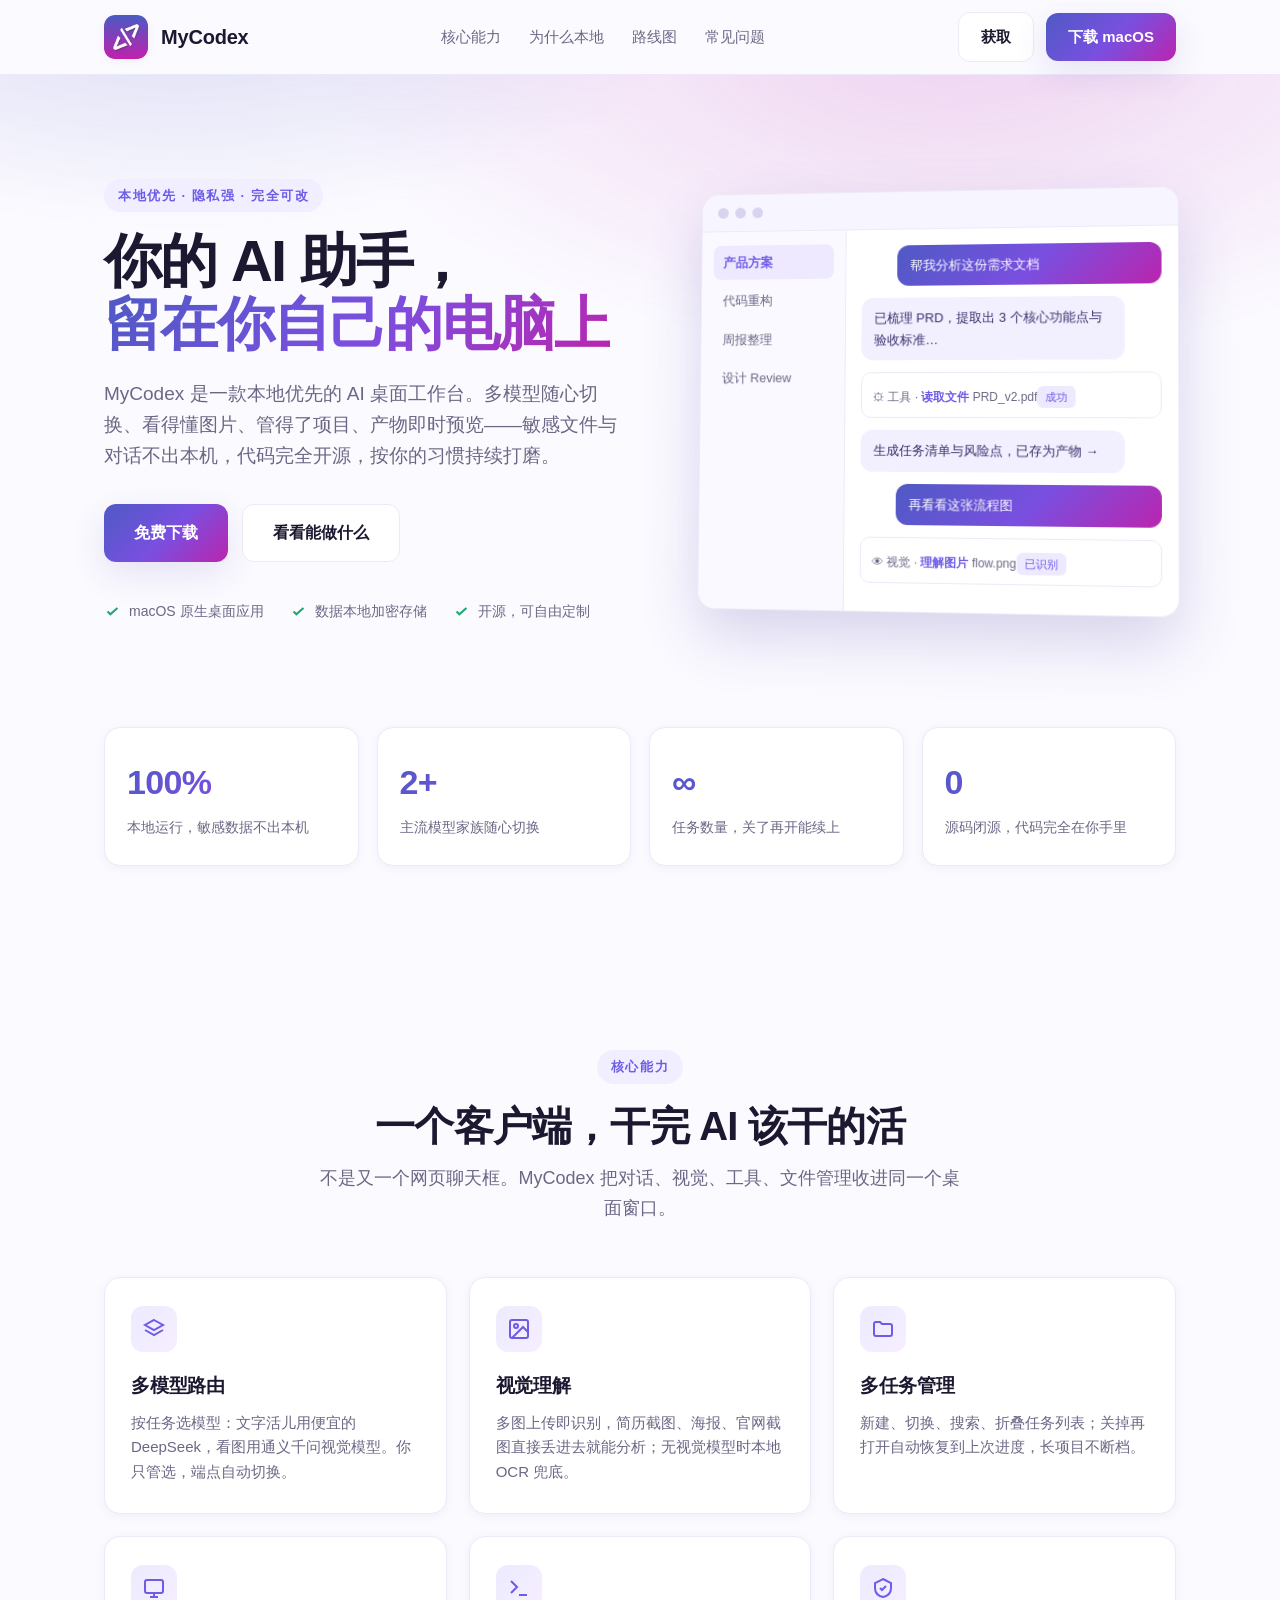
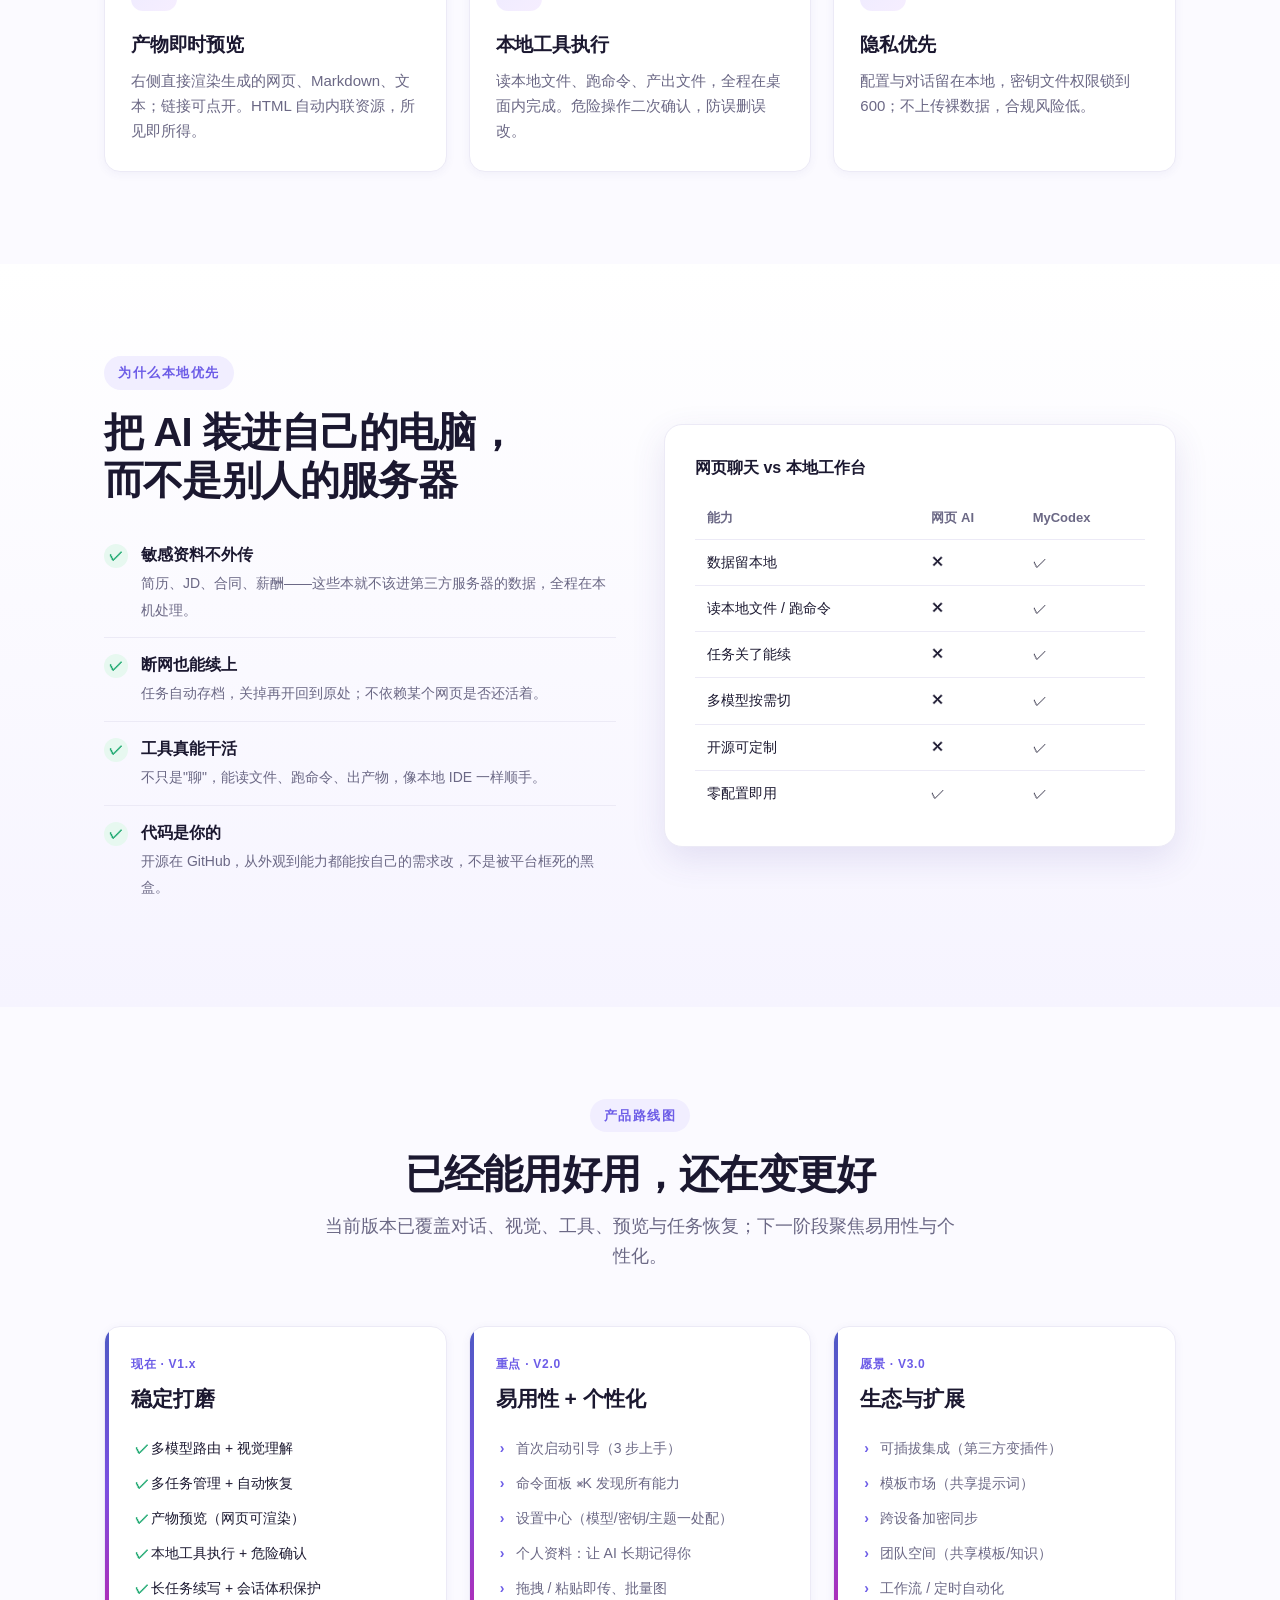
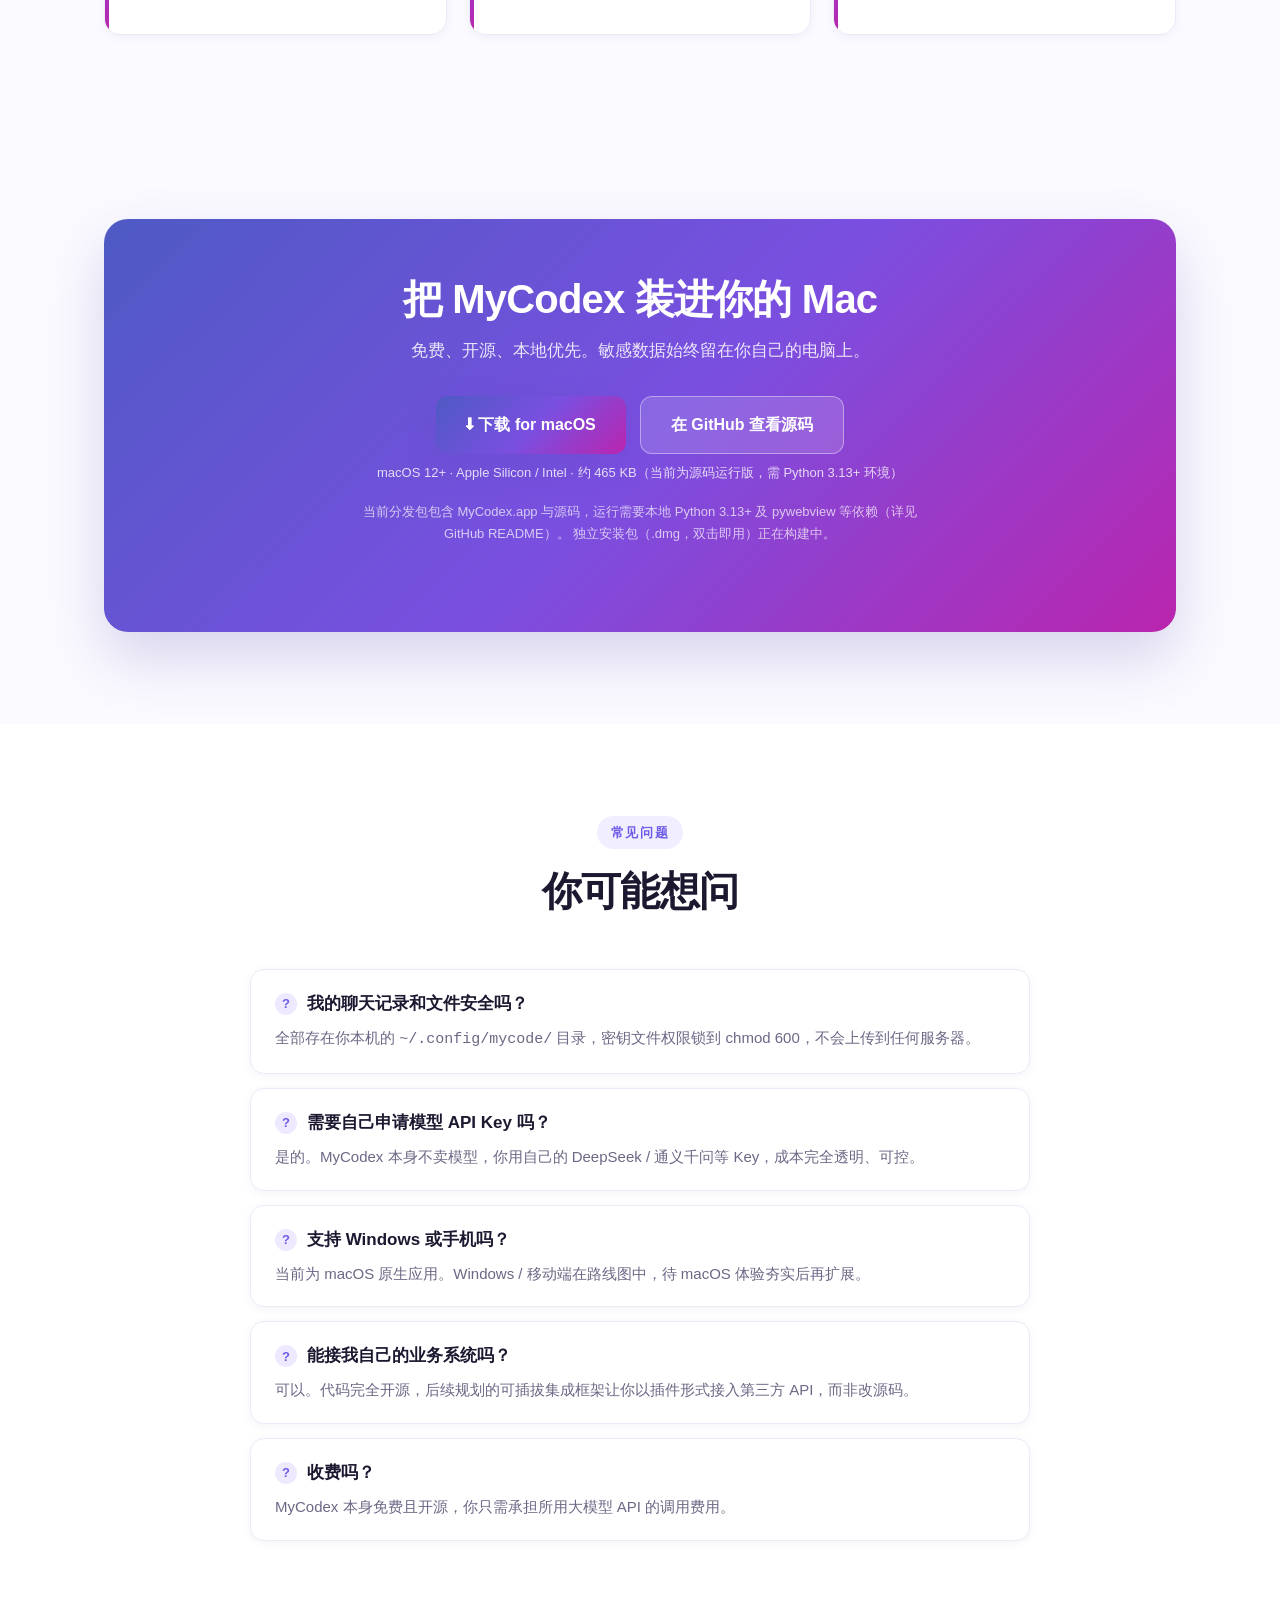
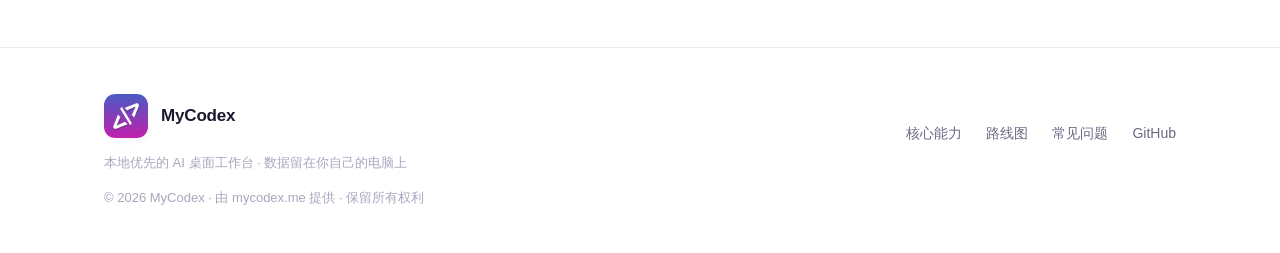
==== site/index.html @ 3c7ed590 "Add marketing website, brand guidelines and logo assets (incl. high-res & monochrome)" ====
<!DOCTYPE html>
<html lang="zh-CN">
<head>
<meta charset="UTF-8" />
<meta name="viewport" content="width=device-width, initial-scale=1.0" />
<title>MyCodex · 本地优先的 AI 桌面工作台</title>
<meta name="description" content="MyCodex 是一款本地优先的 AI 桌面工作台：多模型随心切换、看得懂图片、管得了项目、产物即时预览，数据留在你自己的电脑上。" />
<link rel="icon" href="favicon.ico" />
<link rel="apple-touch-icon" href="apple-touch-icon.png" />
<link rel="stylesheet" href="style.css" />
</head>
<body>

<!-- ===== Nav ===== -->
<header class="nav">
  <div class="wrap nav-inner">
    <a class="brand" href="#top">
      <img class="logo" src="logo-512.png" alt="MyCodex" width="44" height="44" /> MyCodex
    </a>
    <nav class="nav-links">
      <a href="#features">核心能力</a>
      <a href="#why">为什么本地</a>
      <a href="#roadmap">路线图</a>
      <a href="#faq">常见问题</a>
    </nav>
    <div class="nav-cta">
      <a class="btn btn-ghost" href="#download">获取</a>
      <a class="btn btn-primary" href="#download">下载 macOS</a>
    </div>
  </div>
</header>

<!-- ===== Hero ===== -->
<section class="hero" id="top">
  <div class="wrap hero-grid">
    <div>
      <span class="eyebrow">本地优先 · 隐私强 · 完全可改</span>
      <h1>你的 AI 助手，<br><span class="grad">留在你自己的电脑上</span></h1>
      <p class="lead">MyCodex 是一款本地优先的 AI 桌面工作台。多模型随心切换、看得懂图片、管得了项目、产物即时预览——敏感文件与对话不出本机，代码完全开源，按你的习惯持续打磨。</p>
      <div class="hero-cta">
        <a class="btn btn-primary btn-lg" href="#download">免费下载</a>
        <a class="btn btn-ghost btn-lg" href="#features">看看能做什么</a>
      </div>
      <div class="trust">
        <span><svg viewBox="0 0 24 24" fill="none" stroke="currentColor" stroke-width="3"><path d="M5 12l4 4L19 7"/></svg> macOS 原生桌面应用</span>
        <span><svg viewBox="0 0 24 24" fill="none" stroke="currentColor" stroke-width="3"><path d="M5 12l4 4L19 7"/></svg> 数据本地加密存储</span>
        <span><svg viewBox="0 0 24 24" fill="none" stroke="currentColor" stroke-width="3"><path d="M5 12l4 4L19 7"/></svg> 开源，可自由定制</span>
      </div>
    </div>

    <!-- Mock UI -->
    <div class="mock" aria-hidden="true">
      <div class="mock-bar"><i></i><i></i><i></i></div>
      <div class="mock-body">
        <div class="mock-side">
          <div class="s-item active">产品方案</div>
          <div class="s-item">代码重构</div>
          <div class="s-item">周报整理</div>
          <div class="s-item">设计 Review</div>
        </div>
        <div class="mock-chat">
          <div class="bubble me">帮我分析这份需求文档</div>
          <div class="bubble ai">已梳理 PRD，提取出 3 个核心功能点与验收标准…</div>
          <div class="mock-tool">⚙ 工具 · <b>读取文件</b> PRD_v2.pdf<span class="mock-tag">成功</span></div>
          <div class="bubble ai">生成任务清单与风险点，已存为产物 →</div>
          <div class="bubble me">再看看这张流程图</div>
          <div class="mock-tool">👁 视觉 · <b>理解图片</b> flow.png<span class="mock-tag">已识别</span></div>
        </div>
      </div>
    </div>
  </div>
</section>

<!-- ===== Stats ===== -->
<section style="padding-top:0">
  <div class="wrap stats">
    <div class="stat"><div class="n">100%</div><div class="l">本地运行，敏感数据不出本机</div></div>
    <div class="stat"><div class="n">2+</div><div class="l">主流模型家族随心切换</div></div>
    <div class="stat"><div class="n">∞</div><div class="l">任务数量，关了再开能续上</div></div>
    <div class="stat"><div class="n">0</div><div class="l">源码闭源，代码完全在你手里</div></div>
  </div>
</section>

<!-- ===== Features ===== -->
<section id="features">
  <div class="wrap">
    <div class="sec-head">
      <span class="eyebrow">核心能力</span>
      <h2>一个客户端，干完 AI 该干的活</h2>
      <p class="h-sub">不是又一个网页聊天框。MyCodex 把对话、视觉、工具、文件管理收进同一个桌面窗口。</p>
    </div>
    <div class="features">
      <div class="feature">
        <div class="ico"><svg viewBox="0 0 24 24" fill="none" stroke="currentColor" stroke-width="2"><path d="M12 3l9 5-9 5-9-5 9-5z"/><path d="M3 13l9 5 9-5"/></svg></div>
        <h3>多模型路由</h3>
        <p>按任务选模型：文字活儿用便宜的 DeepSeek，看图用通义千问视觉模型。你只管选，端点自动切换。</p>
      </div>
      <div class="feature">
        <div class="ico"><svg viewBox="0 0 24 24" fill="none" stroke="currentColor" stroke-width="2"><rect x="3" y="3" width="18" height="18" rx="2"/><circle cx="9" cy="9" r="2"/><path d="M21 15l-5-5L5 21"/></svg></div>
        <h3>视觉理解</h3>
        <p>多图上传即识别，简历截图、海报、官网截图直接丢进去就能分析；无视觉模型时本地 OCR 兜底。</p>
      </div>
      <div class="feature">
        <div class="ico"><svg viewBox="0 0 24 24" fill="none" stroke="currentColor" stroke-width="2"><path d="M3 7a2 2 0 0 1 2-2h4l2 2h8a2 2 0 0 1 2 2v8a2 2 0 0 1-2 2H5a2 2 0 0 1-2-2z"/></svg></div>
        <h3>多任务管理</h3>
        <p>新建、切换、搜索、折叠任务列表；关掉再打开自动恢复到上次进度，长项目不断档。</p>
      </div>
      <div class="feature">
        <div class="ico"><svg viewBox="0 0 24 24" fill="none" stroke="currentColor" stroke-width="2"><rect x="3" y="4" width="18" height="13" rx="2"/><path d="M8 21h8M12 17v4"/></svg></div>
        <h3>产物即时预览</h3>
        <p>右侧直接渲染生成的网页、Markdown、文本；链接可点开。HTML 自动内联资源，所见即所得。</p>
      </div>
      <div class="feature">
        <div class="ico"><svg viewBox="0 0 24 24" fill="none" stroke="currentColor" stroke-width="2"><path d="M4 17l6-6-6-6M12 19h8"/></svg></div>
        <h3>本地工具执行</h3>
        <p>读本地文件、跑命令、产出文件，全程在桌面内完成。危险操作二次确认，防误删误改。</p>
      </div>
      <div class="feature">
        <div class="ico"><svg viewBox="0 0 24 24" fill="none" stroke="currentColor" stroke-width="2"><path d="M12 3l8 4v5c0 5-3.5 8-8 9-4.5-1-8-4-8-9V7z"/><path d="M9 12l2 2 4-4"/></svg></div>
        <h3>隐私优先</h3>
        <p>配置与对话留在本地，密钥文件权限锁到 600；不上传裸数据，合规风险低。</p>
      </div>
    </div>
  </div>
</section>

<!-- ===== Why local ===== -->
<section id="why" style="background:linear-gradient(180deg,#fff, #F6F4FF);">
  <div class="wrap why">
    <div>
      <span class="eyebrow">为什么本地优先</span>
      <h2>把 AI 装进自己的电脑，<br>而不是别人的服务器</h2>
      <ul style="margin-top:24px">
        <li><span class="chk">✓</span><div><b>敏感资料不外传</b><span>简历、JD、合同、薪酬——这些本就不该进第三方服务器的数据，全程在本机处理。</span></div></li>
        <li><span class="chk">✓</span><div><b>断网也能续上</b><span>任务自动存档，关掉再开回到原处；不依赖某个网页是否还活着。</span></div></li>
        <li><span class="chk">✓</span><div><b>工具真能干活</b><span>不只是"聊"，能读文件、跑命令、出产物，像本地 IDE 一样顺手。</span></div></li>
        <li><span class="chk">✓</span><div><b>代码是你的</b><span>开源在 GitHub，从外观到能力都能按自己的需求改，不是被平台框死的黑盒。</span></div></li>
      </ul>
    </div>
    <div class="why-card">
      <h4>网页聊天 vs 本地工作台</h4>
      <table class="compare">
        <thead><tr><th>能力</th><th>网页 AI</th><th>MyCodex</th></tr></thead>
        <tbody>
          <tr><td>数据留本地</td><td class="no">✕</td><td class="yes">✓</td></tr>
          <tr><td>读本地文件 / 跑命令</td><td class="no">✕</td><td class="yes">✓</td></tr>
          <tr><td>任务关了能续</td><td class="no">✕</td><td class="yes">✓</td></tr>
          <tr><td>多模型按需切</td><td class="no">✕</td><td class="yes">✓</td></tr>
          <tr><td>开源可定制</td><td class="no">✕</td><td class="yes">✓</td></tr>
          <tr><td>零配置即用</td><td class="yes">✓</td><td class="yes">✓</td></tr>
        </tbody>
      </table>
    </div>
  </div>
</section>

<!-- ===== Roadmap ===== -->
<section id="roadmap">
  <div class="wrap">
    <div class="sec-head">
      <span class="eyebrow">产品路线图</span>
      <h2>已经能用好用，还在变更好</h2>
      <p class="h-sub">当前版本已覆盖对话、视觉、工具、预览与任务恢复；下一阶段聚焦易用性与个性化。</p>
    </div>
    <div class="timeline">
      <div class="phase">
        <div class="tag">现在 · V1.x</div>
        <h3>稳定打磨</h3>
        <ul>
          <li class="done">多模型路由 + 视觉理解</li>
          <li class="done">多任务管理 + 自动恢复</li>
          <li class="done">产物预览（网页可渲染）</li>
          <li class="done">本地工具执行 + 危险确认</li>
          <li class="done">长任务续写 + 会话体积保护</li>
        </ul>
      </div>
      <div class="phase">
        <div class="tag">重点 · V2.0</div>
        <h3>易用性 + 个性化</h3>
        <ul>
          <li>首次启动引导（3 步上手）</li>
          <li>命令面板 ⌘K 发现所有能力</li>
          <li>设置中心（模型/密钥/主题一处配）</li>
          <li>个人资料：让 AI 长期记得你</li>
          <li>拖拽 / 粘贴即传、批量图</li>
        </ul>
      </div>
      <div class="phase">
        <div class="tag">愿景 · V3.0</div>
        <h3>生态与扩展</h3>
        <ul>
          <li>可插拔集成（第三方变插件）</li>
          <li>模板市场（共享提示词）</li>
          <li>跨设备加密同步</li>
          <li>团队空间（共享模板/知识）</li>
          <li>工作流 / 定时自动化</li>
        </ul>
      </div>
    </div>
  </div>
</section>

<!-- ===== Download ===== -->
<section id="download">
  <div class="wrap">
    <div class="download">
      <h2>把 MyCodex 装进你的 Mac</h2>
      <p>免费、开源、本地优先。敏感数据始终留在你自己的电脑上。</p>
      <div class="hero-cta" style="justify-content:center">
        <a class="btn btn-primary btn-lg" href="download/MyCodex-macOS.zip" download>⬇ 下载 for macOS</a>
        <a class="btn btn-ghost btn-lg" href="https://github.com/liebangbang/MyCodex" target="_blank" rel="noopener">在 GitHub 查看源码</a>
      </div>
      <div class="dl-badges">
        <span style="font-size:13px;color:rgba(255,255,255,.8)">macOS 12+ · Apple Silicon / Intel · 约 465 KB（当前为源码运行版，需 Python 3.13+ 环境）</span>
      </div>
      <p style="margin-top:18px;font-size:13px;color:rgba(255,255,255,.7);max-width:560px;margin-left:auto;margin-right:auto;line-height:1.7">
        当前分发包包含 MyCodex.app 与源码，运行需要本地 Python 3.13+ 及 pywebview 等依赖（详见 GitHub README）。
        独立安装包（.dmg，双击即用）正在构建中。
      </p>
    </div>
  </div>
</section>

<!-- ===== FAQ ===== -->
<section id="faq" style="background:#fff">
  <div class="wrap">
    <div class="sec-head">
      <span class="eyebrow">常见问题</span>
      <h2>你可能想问</h2>
    </div>
    <div class="faq">
      <div class="faq-item">
        <h3>我的聊天记录和文件安全吗？</h3>
        <p>全部存在你本机的 <code>~/.config/mycode/</code> 目录，密钥文件权限锁到 chmod 600，不会上传到任何服务器。</p>
      </div>
      <div class="faq-item">
        <h3>需要自己申请模型 API Key 吗？</h3>
        <p>是的。MyCodex 本身不卖模型，你用自己的 DeepSeek / 通义千问等 Key，成本完全透明、可控。</p>
      </div>
      <div class="faq-item">
        <h3>支持 Windows 或手机吗？</h3>
        <p>当前为 macOS 原生应用。Windows / 移动端在路线图中，待 macOS 体验夯实后再扩展。</p>
      </div>
      <div class="faq-item">
        <h3>能接我自己的业务系统吗？</h3>
        <p>可以。代码完全开源，后续规划的可插拔集成框架让你以插件形式接入第三方 API，而非改源码。</p>
      </div>
      <div class="faq-item">
        <h3>收费吗？</h3>
        <p>MyCodex 本身免费且开源，你只需承担所用大模型 API 的调用费用。</p>
      </div>
    </div>
  </div>
</section>

<!-- ===== Footer ===== -->
<footer class="foot">
  <div class="wrap foot-inner">
    <div>
      <a class="brand" href="#top"><img class="logo" src="logo-512.png" alt="MyCodex" width="44" height="44" /> MyCodex</a>
      <small>本地优先的 AI 桌面工作台 · 数据留在你自己的电脑上</small>
    </div>
    <nav class="foot-links">
      <a href="#features">核心能力</a>
      <a href="#roadmap">路线图</a>
      <a href="#faq">常见问题</a>
      <a href="https://github.com/liebangbang/MyCodex" target="_blank" rel="noopener">GitHub</a>
    </nav>
  </div>
  <div class="wrap"><small>© 2026 MyCodex · 由 mycodex.me 提供 · 保留所有权利</small></div>
</footer>

</body>
</html>
---- site/style.css ----
/* MyCodex 产品官网 · 品牌样式 */
:root {
  --primary: #6C5CE7;
  --primary-2: #AB8BFF;
  --primary-deep: #4E2DB8;
  --grad: linear-gradient(135deg, #4E5AC4 0%, #7A4FE0 52%, #BA25AE 100%);
  --grad-soft: linear-gradient(135deg, #EDEBFF 0%, #F6EEFF 100%);
  --ink: #1B1830;
  --muted: #6B6885;
  --line: #ECEAF6;
  --bg: #FBFAFF;
  --card: #FFFFFF;
  --ok: #1FA971;
  --radius: 16px;
  --shadow-sm: 0 2px 10px rgba(76, 60, 160, .06);
  --shadow-md: 0 12px 34px rgba(76, 60, 160, .12);
  --shadow-lg: 0 26px 60px rgba(76, 60, 160, .20);
  --maxw: 1120px;
  --font: -apple-system, BlinkMacSystemFont, "Segoe UI", "PingFang SC", "Hiragino Sans GB", "Microsoft YaHei", sans-serif;
}

* { box-sizing: border-box; margin: 0; padding: 0; }
html { scroll-behavior: smooth; }
body {
  font-family: var(--font);
  color: var(--ink);
  background: var(--bg);
  line-height: 1.65;
  -webkit-font-smoothing: antialiased;
  text-rendering: optimizeLegibility;
}
a { color: inherit; text-decoration: none; }
.wrap { max-width: var(--maxw); margin: 0 auto; padding: 0 24px; }
section { padding: 92px 0; }
.eyebrow {
  display: inline-block; font-size: 13px; font-weight: 700; letter-spacing: .12em;
  text-transform: uppercase; color: var(--primary);
  background: #F1EEFF; padding: 6px 14px; border-radius: 999px; margin-bottom: 18px;
}
h2 { font-size: clamp(28px, 4vw, 40px); line-height: 1.2; letter-spacing: -.02em; }
.h-sub { color: var(--muted); font-size: 18px; margin-top: 14px; max-width: 640px; }

/* ---- Header ---- */
header.nav {
  position: sticky; top: 0; z-index: 50;
  background: rgba(251,250,255,.82); backdrop-filter: saturate(180%) blur(14px);
  border-bottom: 1px solid var(--line);
}
.nav-inner { display: flex; align-items: center; justify-content: space-between; height: 74px; }
.brand { display: flex; align-items: center; gap: 13px; font-weight: 800; font-size: 20px; letter-spacing: -.01em; }
.brand .logo { width: 44px; height: 44px; border-radius: 11px; box-shadow: var(--shadow-sm); object-fit: cover; display: block; }
.nav-links { display: flex; gap: 28px; font-size: 15px; font-weight: 500; color: var(--muted); }
.nav-links a:hover { color: var(--ink); }
.nav-cta { display: flex; gap: 12px; align-items: center; }

/* ---- Buttons ---- */
.btn {
  display: inline-flex; align-items: center; gap: 8px; justify-content: center;
  font-weight: 600; font-size: 15px; border: none; cursor: pointer;
  padding: 12px 22px; border-radius: 12px; transition: transform .15s ease, box-shadow .2s ease, background .2s ease;
}
.btn:active { transform: translateY(1px); }
.btn-primary { background: var(--grad); color: #fff; box-shadow: var(--shadow-md); }
.btn-primary:hover { box-shadow: var(--shadow-lg); }
.btn-ghost { background: #fff; color: var(--ink); border: 1px solid var(--line); }
.btn-ghost:hover { border-color: var(--primary-2); color: var(--primary); }
.btn-lg { padding: 15px 30px; font-size: 16px; }

/* ---- Hero ---- */
.hero { position: relative; overflow: hidden; padding: 104px 0 96px; }
.hero::before {
  content: ""; position: absolute; inset: -30% -10% auto -10%; height: 760px;
  background: radial-gradient(60% 60% at 70% 20%, rgba(186,37,174,.18), transparent 70%),
              radial-gradient(50% 50% at 20% 10%, rgba(78,90,196,.22), transparent 70%);
  filter: blur(10px); z-index: -1;
}
.hero-grid { display: grid; grid-template-columns: 1.05fr .95fr; gap: 56px; align-items: center; }
.hero h1 {
  font-size: clamp(36px, 5.4vw, 58px); line-height: 1.08; letter-spacing: -.03em; font-weight: 850;
}
.hero h1 .grad { background: var(--grad); -webkit-background-clip: text; background-clip: text; color: transparent; }
.hero p.lead { font-size: 19px; color: var(--muted); margin: 22px 0 32px; max-width: 520px; }
.hero-cta { display: flex; gap: 14px; flex-wrap: wrap; }
.trust { display: flex; gap: 26px; margin-top: 38px; flex-wrap: wrap; }
.trust span { font-size: 14px; color: var(--muted); display: flex; align-items: center; gap: 8px; }
.trust svg { width: 17px; height: 17px; color: var(--ok); }

/* ---- Hero visual (mock UI) ---- */
.mock {
  background: #fff; border-radius: 18px; box-shadow: var(--shadow-lg);
  border: 1px solid var(--line); overflow: hidden; transform: perspective(1400px) rotateY(-7deg) rotateX(2.5deg);
}
.mock-bar { display: flex; gap: 7px; padding: 13px 16px; background: #F7F5FF; border-bottom: 1px solid var(--line); }
.mock-bar i { width: 11px; height: 11px; border-radius: 50%; background: #D8D3EE; display: inline-block; }
.mock-body { display: grid; grid-template-columns: 150px 1fr; min-height: 300px; }
.mock-side { background: #FAF9FF; border-right: 1px solid var(--line); padding: 14px 12px; }
.mock-side .s-item { font-size: 13px; color: var(--muted); padding: 7px 10px; border-radius: 8px; margin-bottom: 4px; }
.mock-side .s-item.active { background: #EFE9FF; color: var(--primary); font-weight: 600; }
.mock-chat { padding: 16px; }
.bubble { border-radius: 12px; padding: 10px 13px; font-size: 13px; margin-bottom: 12px; max-width: 88%; }
.bubble.ai { background: #F2EFFF; color: #3a2f6b; }
.bubble.me { background: var(--grad); color: #fff; margin-left: auto; }
.mock-tool { border: 1px solid var(--line); border-radius: 10px; padding: 9px 11px; font-size: 12px; color: var(--muted); margin-bottom: 12px; background: #fff; }
.mock-tool b { color: var(--primary); }
.mock-tag { display: inline-block; font-size: 11px; background: #EFE9FF; color: var(--primary); padding: 2px 8px; border-radius: 6px; margin-top: 4px; }

/* ---- Stats ---- */
.stats { display: grid; grid-template-columns: repeat(4, 1fr); gap: 18px; margin-top: 8px; }
.stat { background: var(--card); border: 1px solid var(--line); border-radius: var(--radius); padding: 26px 22px; box-shadow: var(--shadow-sm); }
.stat .n { font-size: 34px; font-weight: 800; background: var(--grad); -webkit-background-clip: text; background-clip: text; color: transparent; letter-spacing: -.02em; }
.stat .l { color: var(--muted); font-size: 14px; margin-top: 6px; }

/* ---- Section heads ---- */
.sec-head { text-align: center; max-width: 720px; margin: 0 auto 54px; }
.sec-head .h-sub { margin-left: auto; margin-right: auto; }

/* ---- Features ---- */
.features { display: grid; grid-template-columns: repeat(3, 1fr); gap: 22px; }
.feature {
  background: var(--card); border: 1px solid var(--line); border-radius: var(--radius);
  padding: 28px 26px; box-shadow: var(--shadow-sm); transition: transform .18s ease, box-shadow .2s ease, border-color .2s ease;
}
.feature:hover { transform: translateY(-4px); box-shadow: var(--shadow-md); border-color: var(--primary-2); }
.feature .ico { width: 46px; height: 46px; border-radius: 12px; background: var(--grad-soft); display: grid; place-items: center; margin-bottom: 18px; }
.feature .ico svg { width: 24px; height: 24px; color: var(--primary); }
.feature h3 { font-size: 19px; margin-bottom: 9px; letter-spacing: -.01em; }
.feature p { color: var(--muted); font-size: 15px; }

/* ---- Why local (split) ---- */
.why { display: grid; grid-template-columns: 1fr 1fr; gap: 48px; align-items: center; }
.why ul { list-style: none; margin-top: 8px; }
.why li { display: flex; gap: 13px; padding: 14px 0; border-bottom: 1px solid var(--line); }
.why li:last-child { border-bottom: none; }
.why li .chk { flex: none; width: 24px; height: 24px; border-radius: 50%; background: #E7F8F0; color: var(--ok); display: grid; place-items: center; font-size: 14px; font-weight: 800; margin-top: 2px; }
.why li b { display: block; font-size: 16px; margin-bottom: 2px; }
.why li span { color: var(--muted); font-size: 14px; }
.why-card { background: var(--card); border: 1px solid var(--line); border-radius: 18px; padding: 30px; box-shadow: var(--shadow-md); }
.why-card h4 { font-size: 16px; margin-bottom: 14px; }
.compare { width: 100%; border-collapse: collapse; font-size: 14px; }
.compare th, .compare td { text-align: left; padding: 11px 12px; border-bottom: 1px solid var(--line); }
.compare th { color: var(--muted); font-weight: 600; font-size: 13px; }
.compare td .yes { color: var(--ok); font-weight: 700; }
.compare td .no { color: #C2BFD4; }
.compare tr:last-child td { border-bottom: none; }

/* ---- Roadmap ---- */
.timeline { display: grid; grid-template-columns: repeat(3, 1fr); gap: 22px; }
.phase { background: var(--card); border: 1px solid var(--line); border-radius: var(--radius); padding: 28px 26px; box-shadow: var(--shadow-sm); position: relative; overflow: hidden; }
.phase::before { content: ""; position: absolute; left: 0; top: 0; bottom: 0; width: 4px; background: var(--grad); }
.phase .tag { font-size: 12px; font-weight: 700; color: var(--primary); letter-spacing: .06em; }
.phase h3 { font-size: 21px; margin: 8px 0 14px; }
.phase ul { list-style: none; }
.phase li { font-size: 14px; color: var(--muted); padding: 6px 0 6px 20px; position: relative; }
.phase li::before { content: "›"; position: absolute; left: 4px; color: var(--primary); font-weight: 800; }
.phase li.done { color: var(--ink); }
.phase li.done::before { content: "✓"; color: var(--ok); }

/* ---- Download ---- */
.download { background: var(--grad); color: #fff; border-radius: 24px; padding: 56px 48px; text-align: center; box-shadow: var(--shadow-lg); }
.download h2 { color: #fff; }
.download p { color: rgba(255,255,255,.85); font-size: 17px; margin: 14px auto 30px; max-width: 540px; }
.download .btn-ghost { background: rgba(255,255,255,.14); color: #fff; border-color: rgba(255,255,255,.4); }
.download .btn-ghost:hover { background: rgba(255,255,255,.24); }
.dl-badges { display: flex; gap: 14px; justify-content: center; flex-wrap: wrap; margin-top: 8px; }

/* ---- FAQ ---- */
.faq { max-width: 780px; margin: 0 auto; }
.faq-item { border: 1px solid var(--line); border-radius: 14px; padding: 20px 24px; margin-bottom: 14px; background: var(--card); box-shadow: var(--shadow-sm); }
.faq-item h3 { font-size: 17px; margin-bottom: 8px; display: flex; align-items: center; gap: 10px; }
.faq-item h3::before { content: "?"; width: 22px; height: 22px; border-radius: 50%; background: #EFE9FF; color: var(--primary); display: grid; place-items: center; font-size: 13px; font-weight: 800; flex: none; }
.faq-item p { color: var(--muted); font-size: 15px; }

/* ---- Footer ---- */
footer.foot { border-top: 1px solid var(--line); padding: 46px 0; background: #fff; }
.foot-inner { display: flex; justify-content: space-between; align-items: center; flex-wrap: wrap; gap: 18px; }
.foot .brand { font-size: 17px; }
.foot-links { display: flex; gap: 24px; font-size: 14px; color: var(--muted); }
.foot-links a:hover { color: var(--primary); }
.foot small { color: #A9A6BD; display: block; margin-top: 14px; font-size: 13px; }

/* ---- Responsive ---- */
@media (max-width: 900px) {
  .hero-grid, .why, .features, .timeline, .stats { grid-template-columns: 1fr; }
  .hero-grid { gap: 40px; }
  .nav-links { display: none; }
  .mock { transform: none; }
  .features, .timeline { gap: 16px; }
  section { padding: 68px 0; }
}
@media (max-width: 560px) {
  .stats { grid-template-columns: repeat(2, 1fr); }
  .download { padding: 40px 24px; }
}
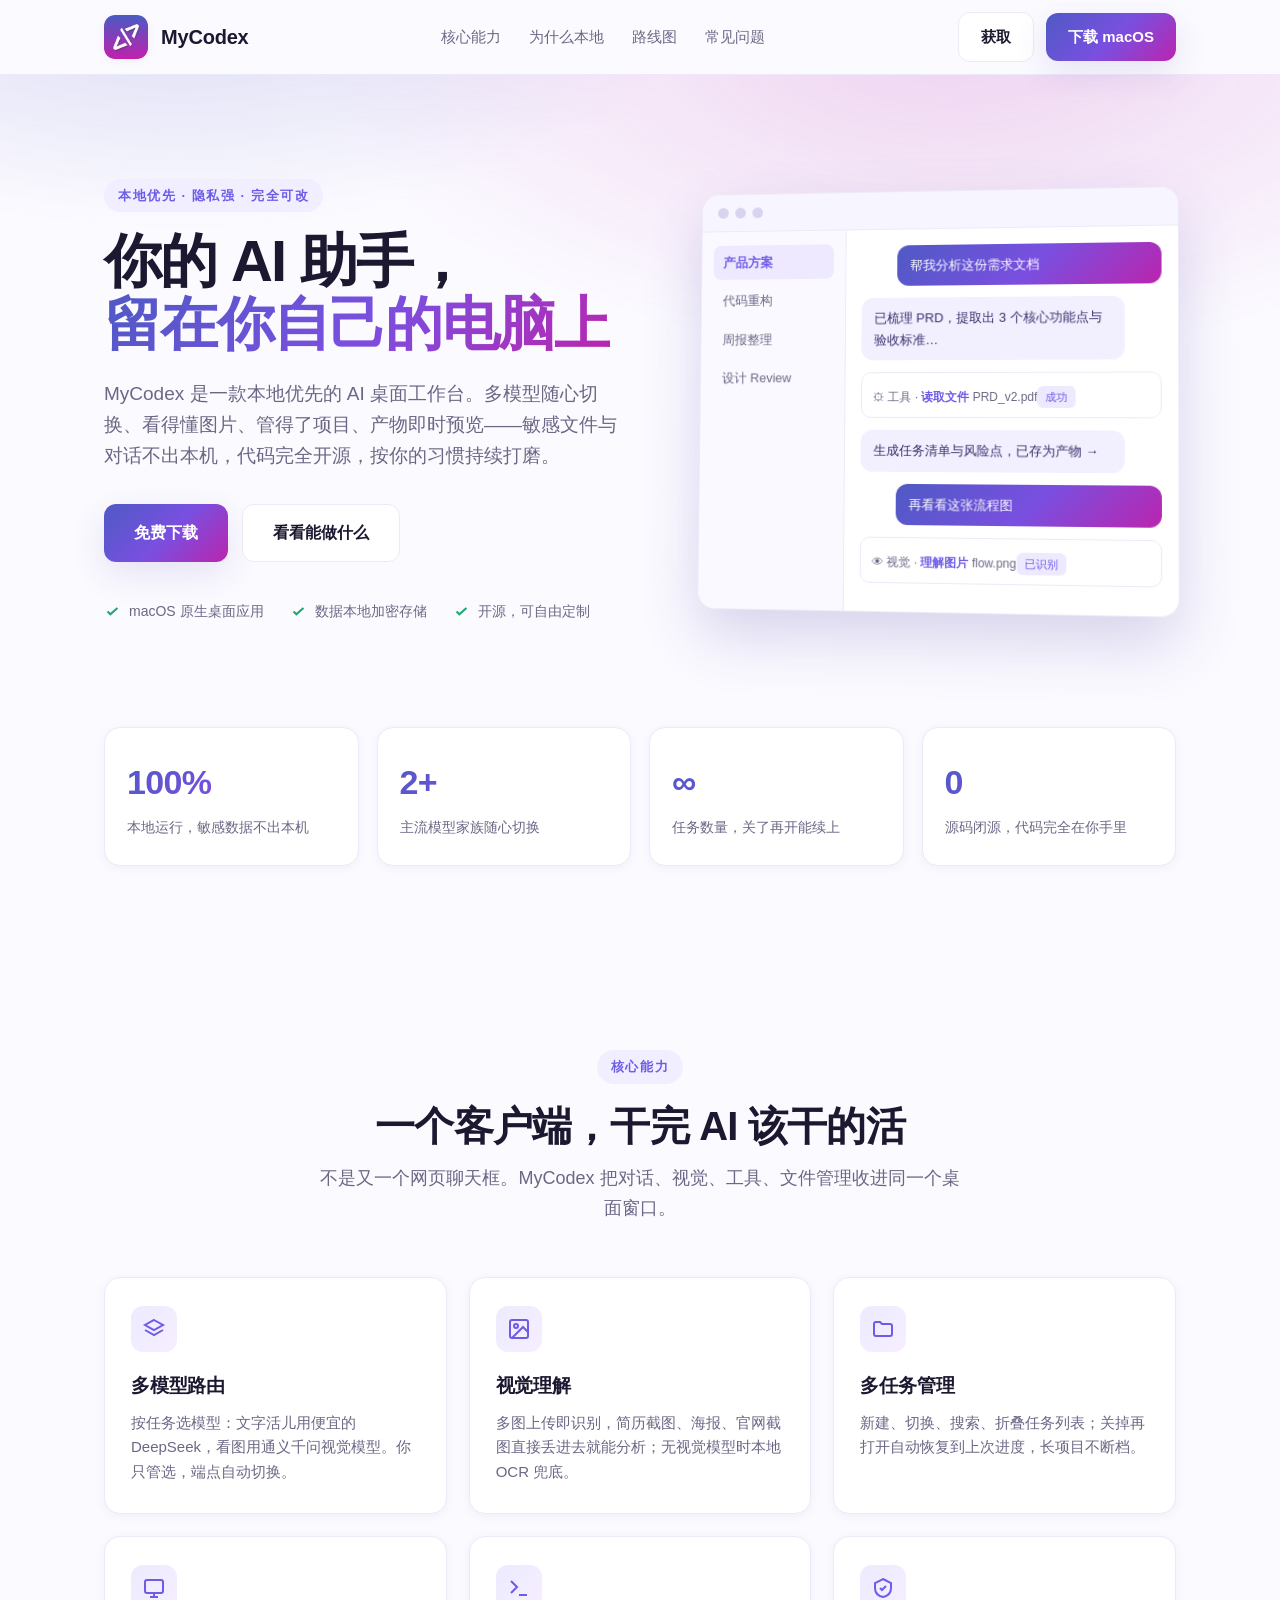
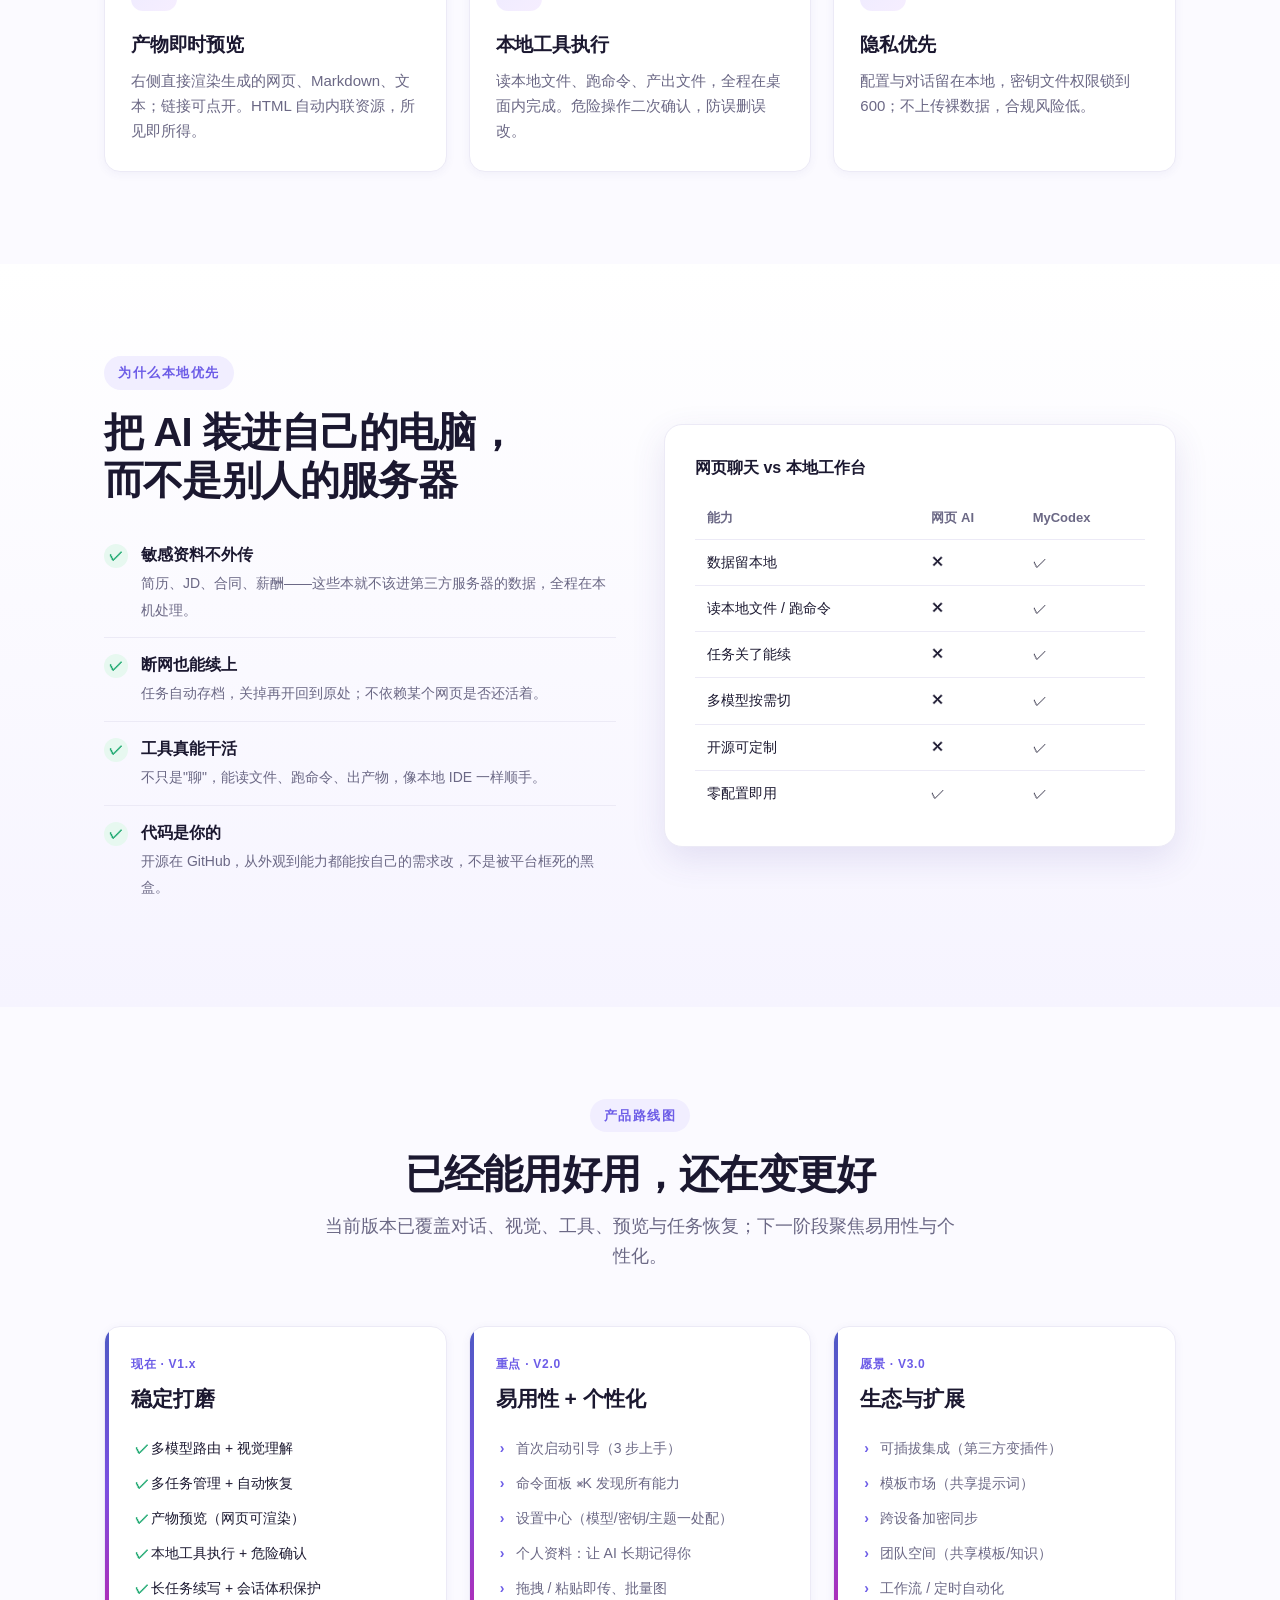
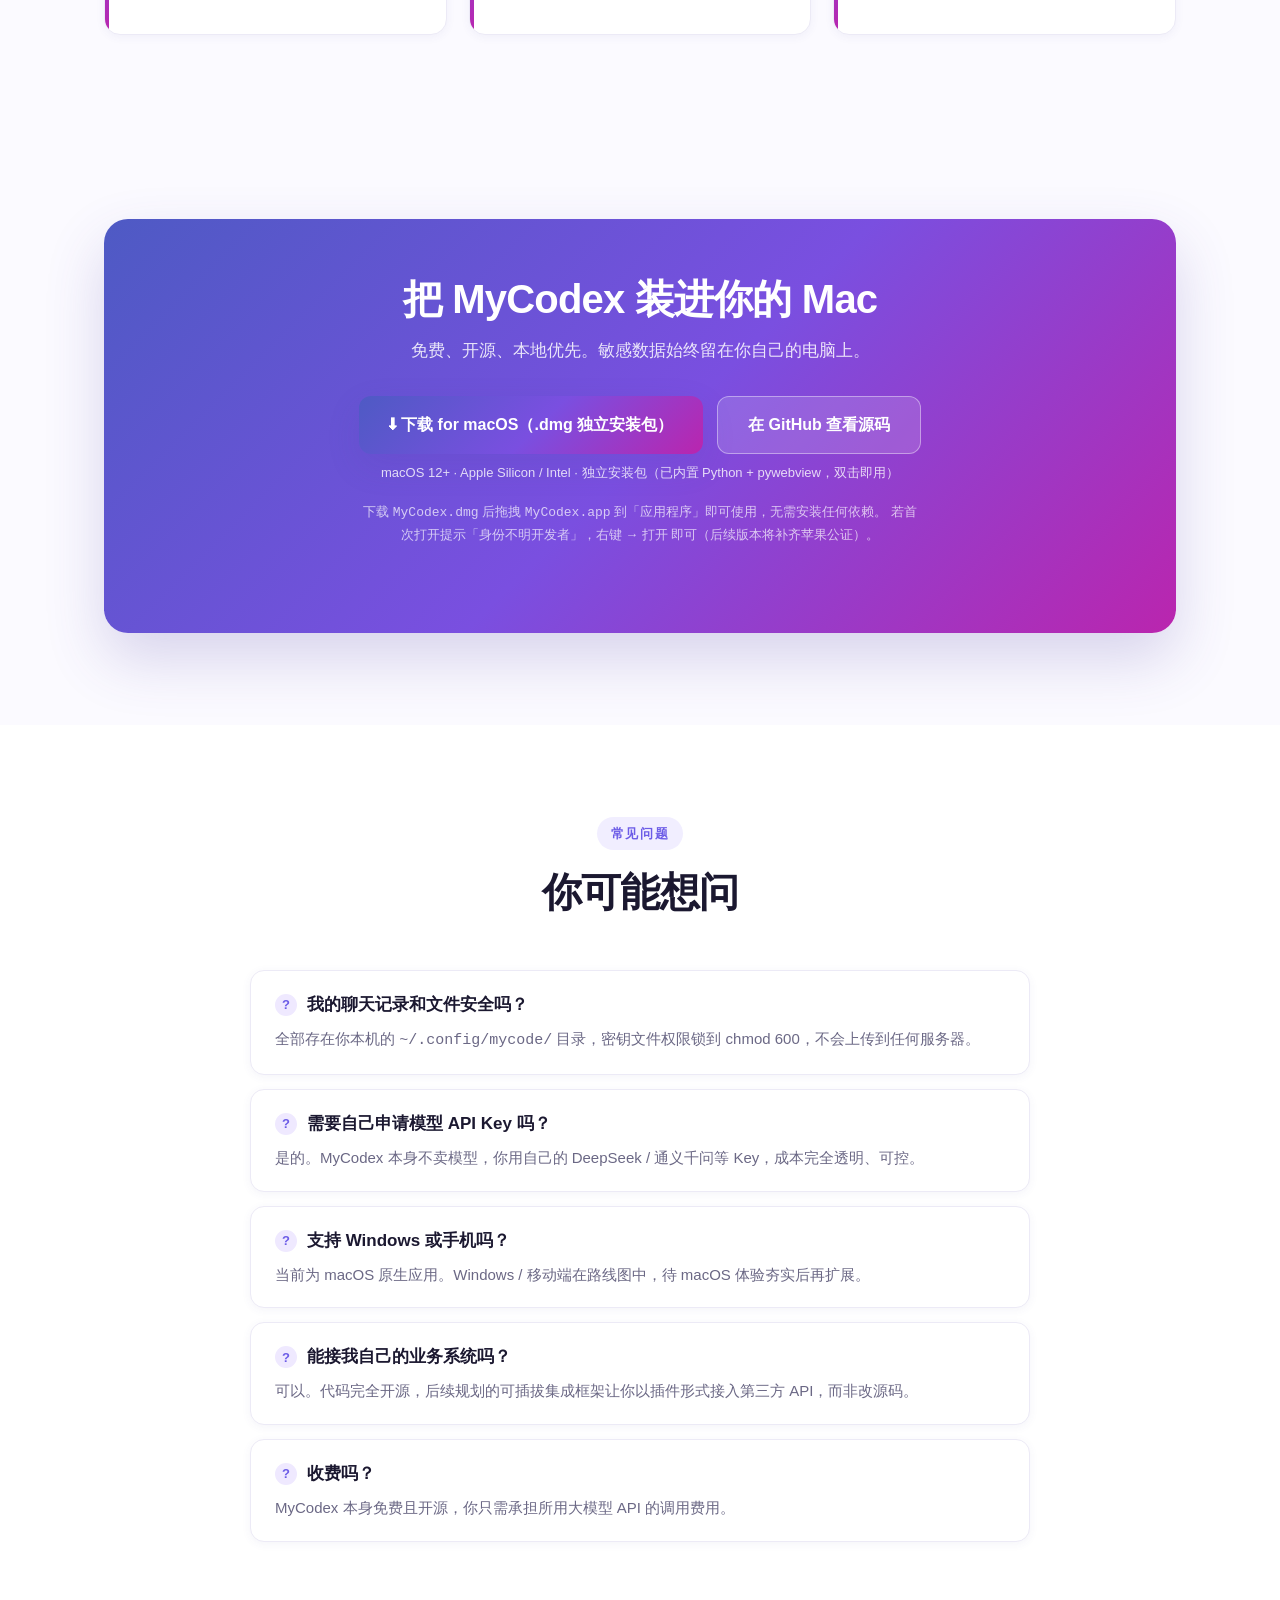
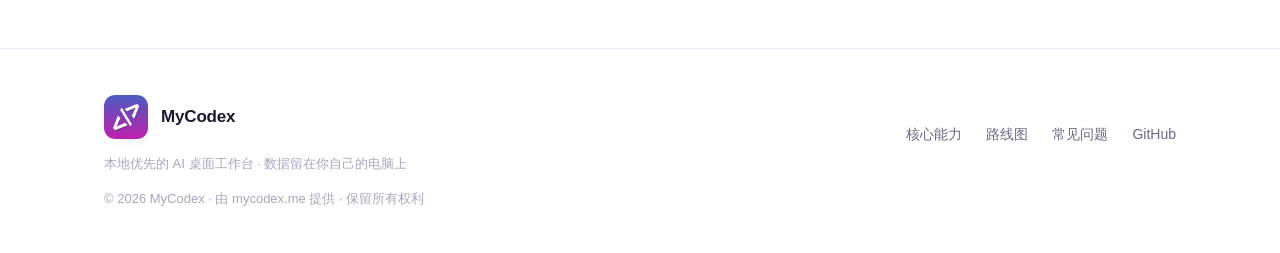
==== commit 595adaa6: "Update site: download button now points to standalone .dmg in GitHub Release" ====
--- a/site/index.html
+++ b/site/index.html
@@ -25,7 +25,7 @@
     </nav>
     <div class="nav-cta">
       <a class="btn btn-ghost" href="#download">获取</a>
-      <a class="btn btn-primary" href="#download">下载 macOS</a>
+      <a class="btn btn-primary" href="https://github.com/liebangbang/MyCodex/releases/latest/download/MyCodex.dmg" target="_blank" rel="noopener">下载 macOS</a>
     </div>
   </div>
 </header>
@@ -38,7 +38,7 @@
       <h1>你的 AI 助手，<br><span class="grad">留在你自己的电脑上</span></h1>
       <p class="lead">MyCodex 是一款本地优先的 AI 桌面工作台。多模型随心切换、看得懂图片、管得了项目、产物即时预览——敏感文件与对话不出本机，代码完全开源，按你的习惯持续打磨。</p>
       <div class="hero-cta">
-        <a class="btn btn-primary btn-lg" href="#download">免费下载</a>
+        <a class="btn btn-primary btn-lg" href="https://github.com/liebangbang/MyCodex/releases/latest/download/MyCodex.dmg" target="_blank" rel="noopener">免费下载</a>
         <a class="btn btn-ghost btn-lg" href="#features">看看能做什么</a>
       </div>
       <div class="trust">
@@ -207,15 +207,15 @@
       <h2>把 MyCodex 装进你的 Mac</h2>
       <p>免费、开源、本地优先。敏感数据始终留在你自己的电脑上。</p>
       <div class="hero-cta" style="justify-content:center">
-        <a class="btn btn-primary btn-lg" href="download/MyCodex-macOS.zip" download>⬇ 下载 for macOS</a>
+        <a class="btn btn-primary btn-lg" href="https://github.com/liebangbang/MyCodex/releases/latest/download/MyCodex.dmg" target="_blank" rel="noopener">⬇ 下载 for macOS（.dmg 独立安装包）</a>
         <a class="btn btn-ghost btn-lg" href="https://github.com/liebangbang/MyCodex" target="_blank" rel="noopener">在 GitHub 查看源码</a>
       </div>
       <div class="dl-badges">
-        <span style="font-size:13px;color:rgba(255,255,255,.8)">macOS 12+ · Apple Silicon / Intel · 约 465 KB（当前为源码运行版，需 Python 3.13+ 环境）</span>
+        <span style="font-size:13px;color:rgba(255,255,255,.8)">macOS 12+ · Apple Silicon / Intel · 独立安装包（已内置 Python + pywebview，双击即用）</span>
       </div>
       <p style="margin-top:18px;font-size:13px;color:rgba(255,255,255,.7);max-width:560px;margin-left:auto;margin-right:auto;line-height:1.7">
-        当前分发包包含 MyCodex.app 与源码，运行需要本地 Python 3.13+ 及 pywebview 等依赖（详见 GitHub README）。
-        独立安装包（.dmg，双击即用）正在构建中。
+        下载 <code>MyCodex.dmg</code> 后拖拽 <code>MyCodex.app</code> 到「应用程序」即可使用，无需安装任何依赖。
+        若首次打开提示「身份不明开发者」，右键 → 打开 即可（后续版本将补齐苹果公证）。
       </p>
     </div>
   </div>
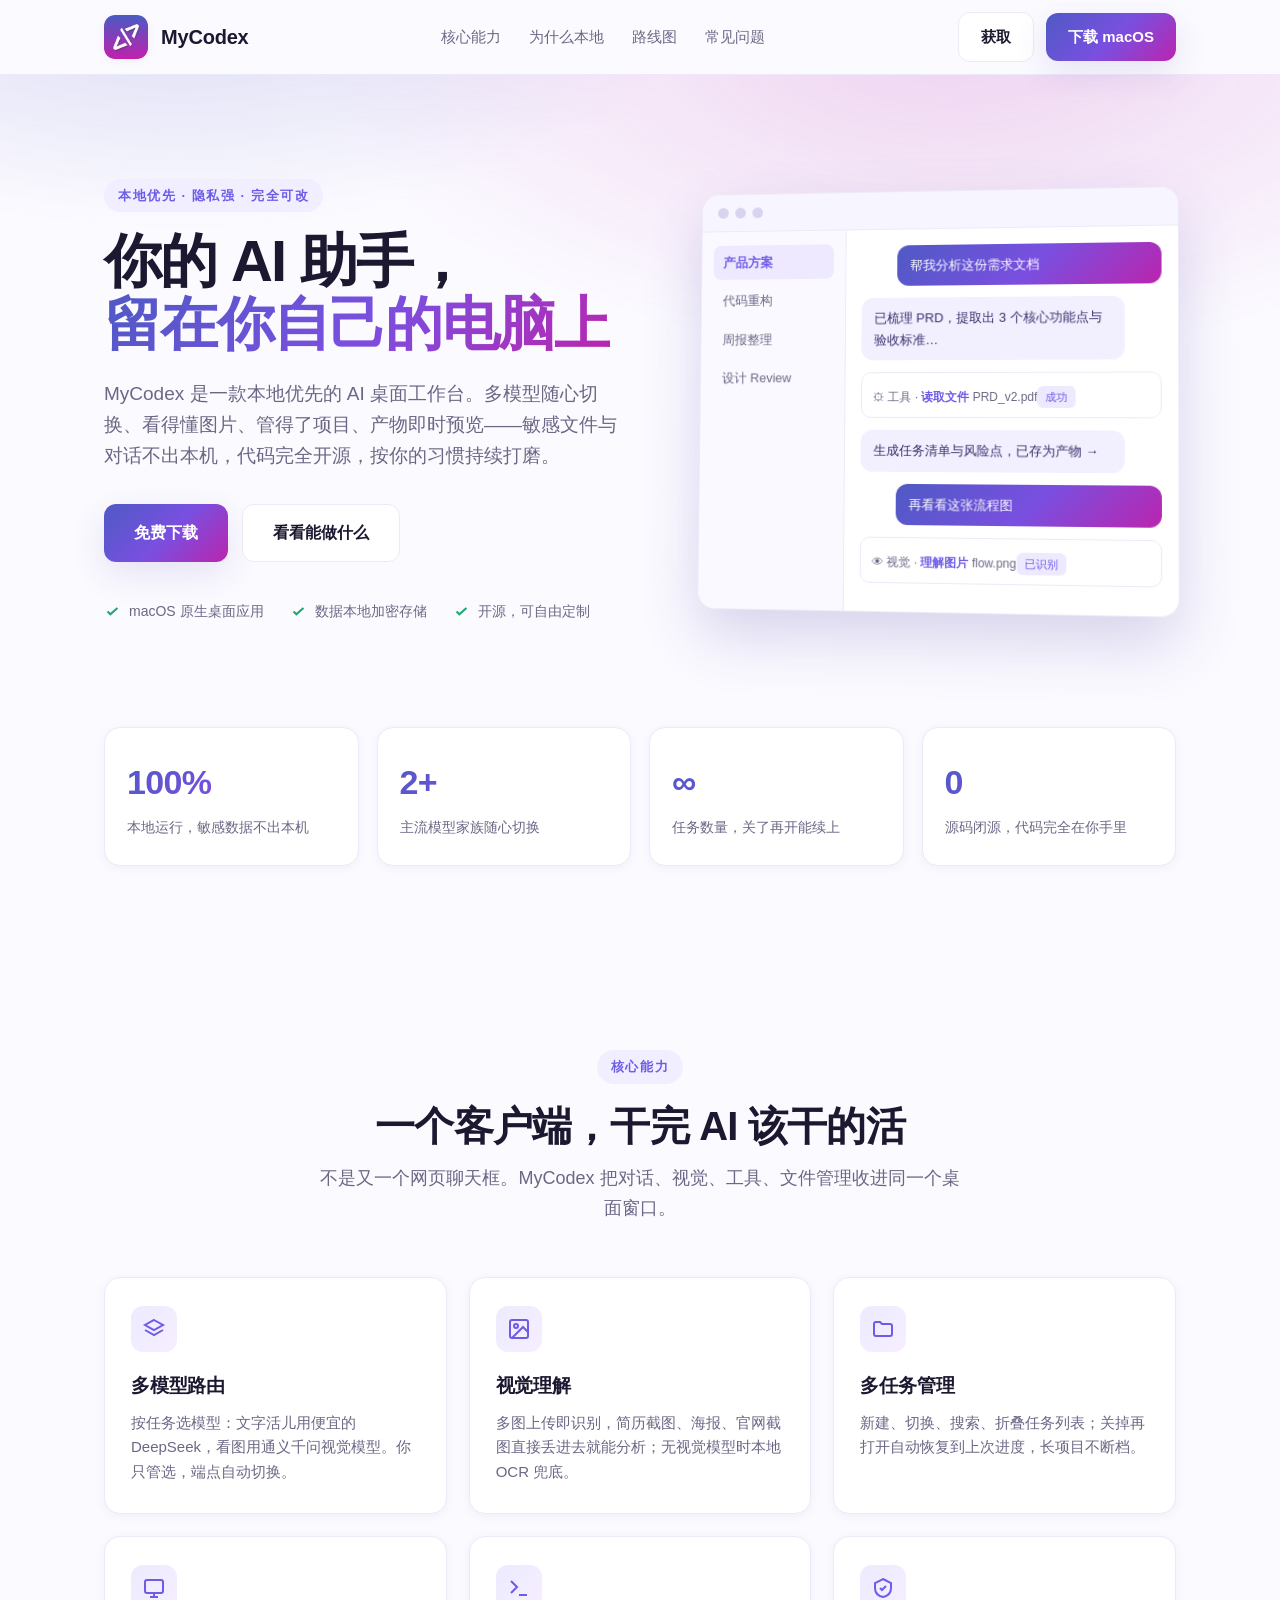
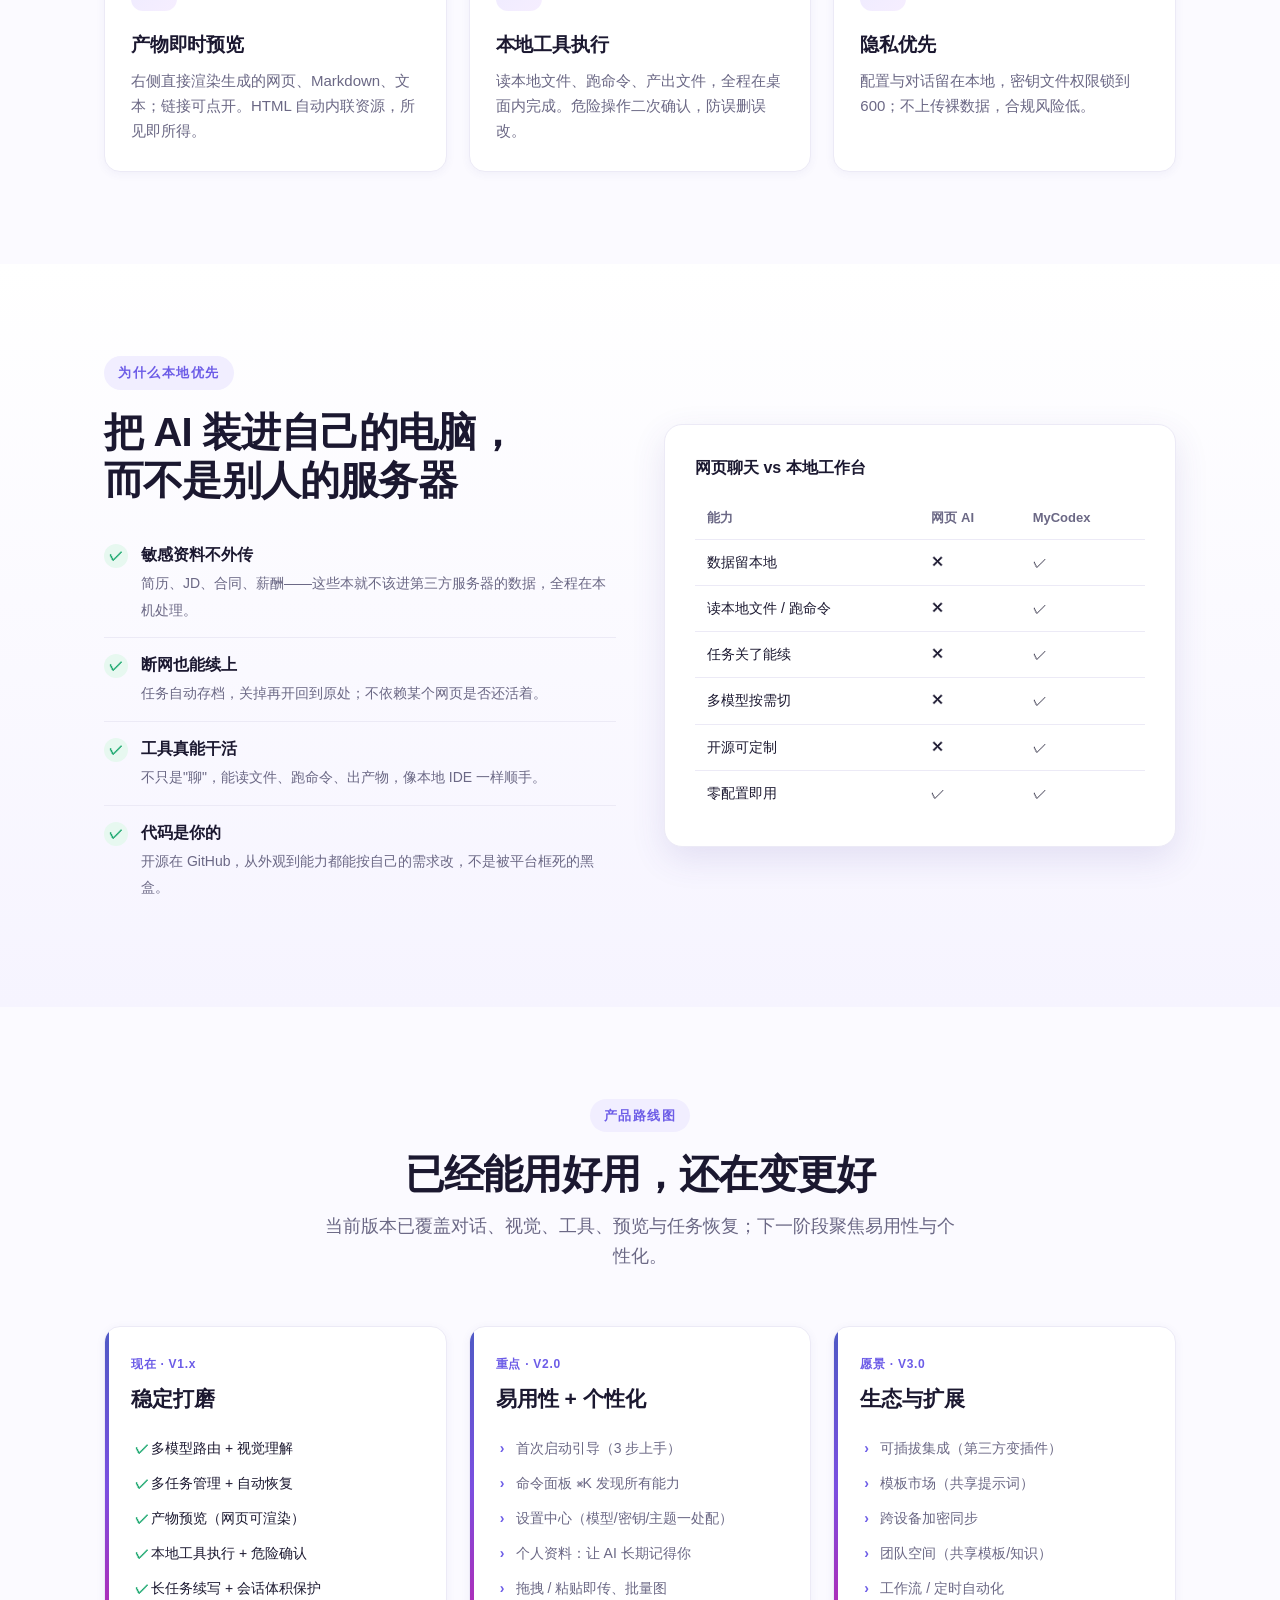
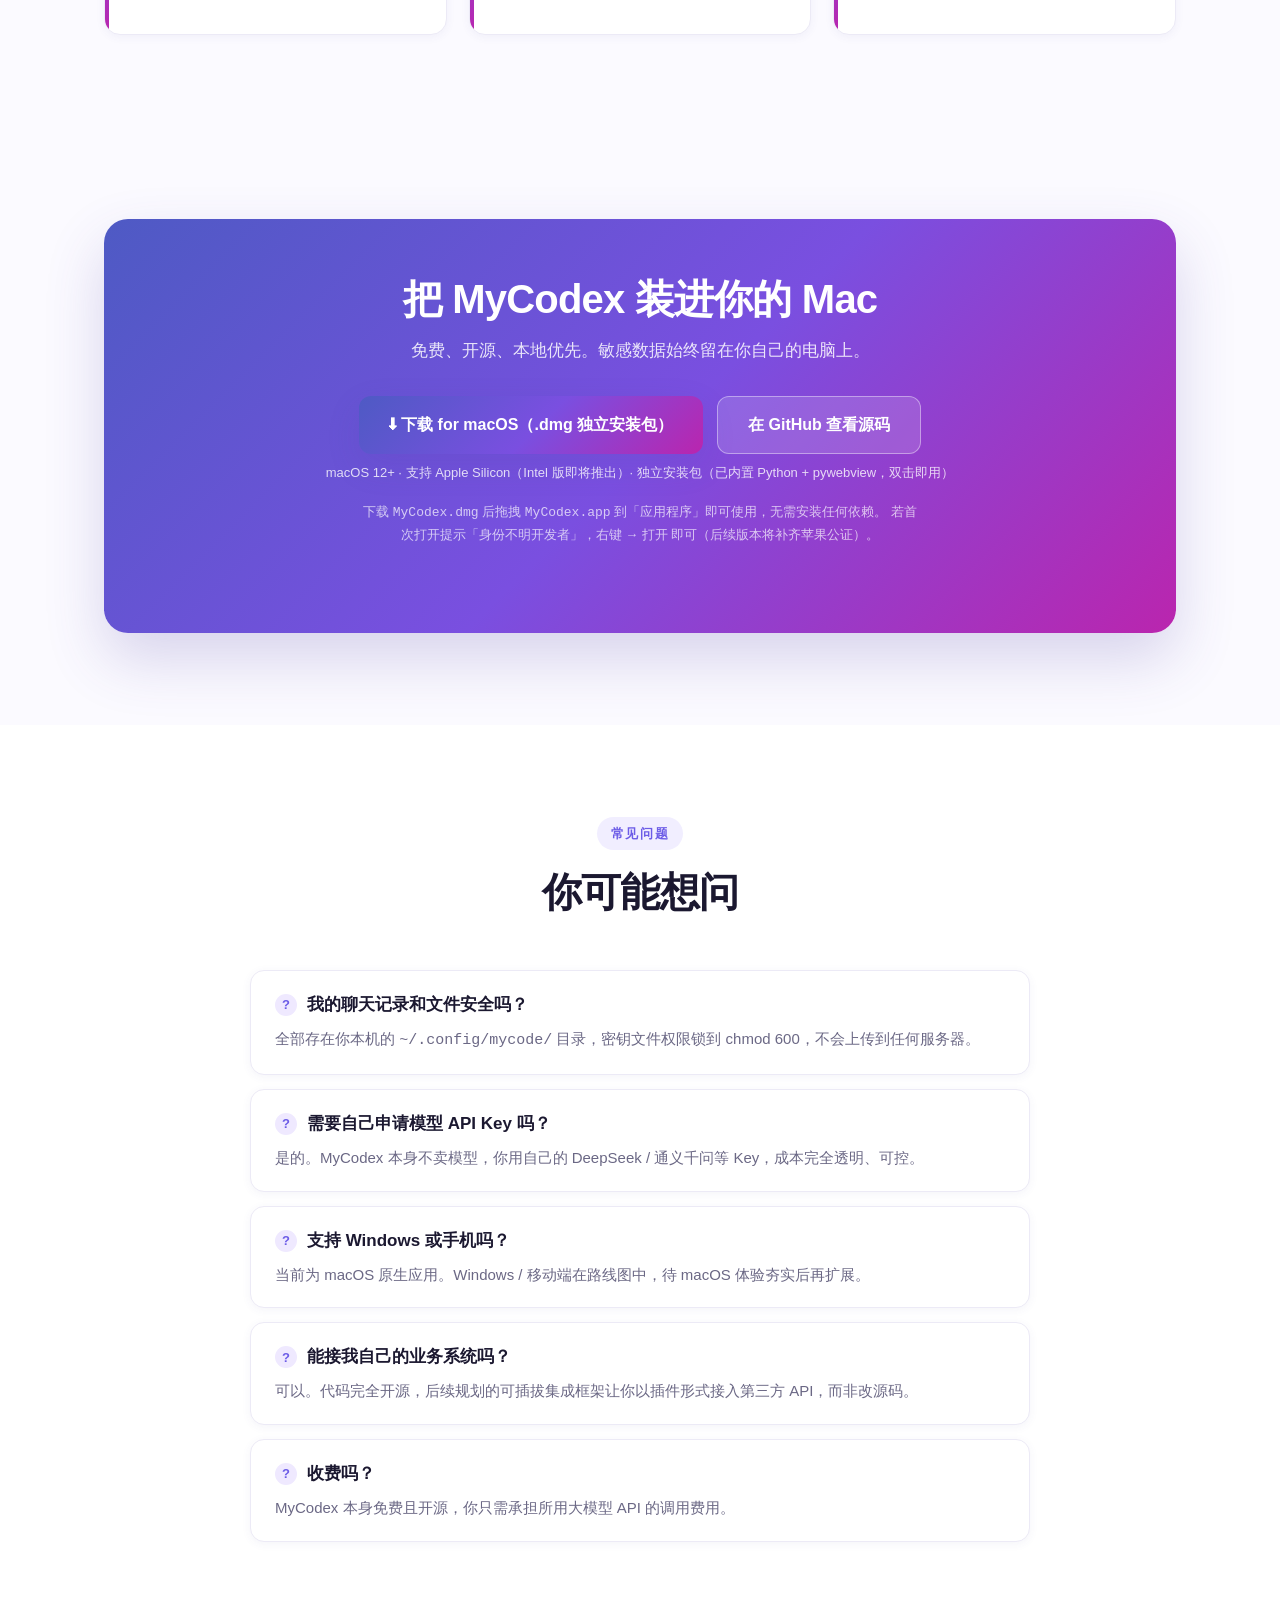
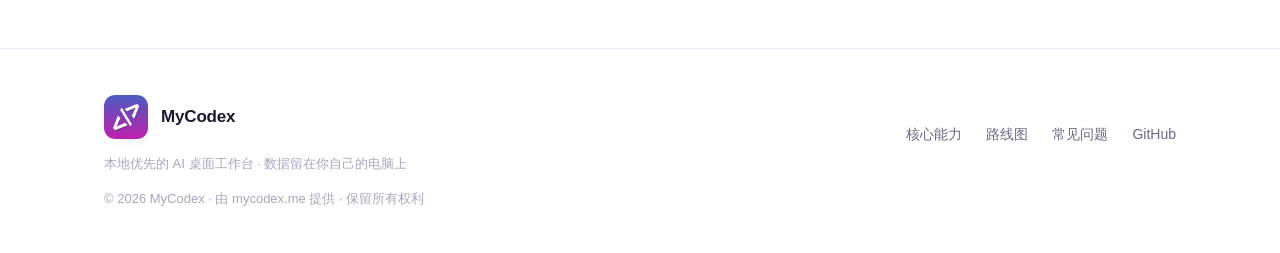
==== commit 387436c7: "fix site: pin download to v0.1.7 (arm64), note Intel coming soon" ====
--- a/site/index.html
+++ b/site/index.html
@@ -25,7 +25,7 @@
     </nav>
     <div class="nav-cta">
       <a class="btn btn-ghost" href="#download">获取</a>
-      <a class="btn btn-primary" href="https://github.com/liebangbang/MyCodex/releases/latest/download/MyCodex.dmg" target="_blank" rel="noopener">下载 macOS</a>
+      <a class="btn btn-primary" href="https://github.com/liebangbang/MyCodex/releases/download/v0.1.7/MyCodex.dmg" target="_blank" rel="noopener">下载 macOS</a>
     </div>
   </div>
 </header>
@@ -38,7 +38,7 @@
       <h1>你的 AI 助手，<br><span class="grad">留在你自己的电脑上</span></h1>
       <p class="lead">MyCodex 是一款本地优先的 AI 桌面工作台。多模型随心切换、看得懂图片、管得了项目、产物即时预览——敏感文件与对话不出本机，代码完全开源，按你的习惯持续打磨。</p>
       <div class="hero-cta">
-        <a class="btn btn-primary btn-lg" href="https://github.com/liebangbang/MyCodex/releases/latest/download/MyCodex.dmg" target="_blank" rel="noopener">免费下载</a>
+        <a class="btn btn-primary btn-lg" href="https://github.com/liebangbang/MyCodex/releases/download/v0.1.7/MyCodex.dmg" target="_blank" rel="noopener">免费下载</a>
         <a class="btn btn-ghost btn-lg" href="#features">看看能做什么</a>
       </div>
       <div class="trust">
@@ -207,11 +207,11 @@
       <h2>把 MyCodex 装进你的 Mac</h2>
       <p>免费、开源、本地优先。敏感数据始终留在你自己的电脑上。</p>
       <div class="hero-cta" style="justify-content:center">
-        <a class="btn btn-primary btn-lg" href="https://github.com/liebangbang/MyCodex/releases/latest/download/MyCodex.dmg" target="_blank" rel="noopener">⬇ 下载 for macOS（.dmg 独立安装包）</a>
+        <a class="btn btn-primary btn-lg" href="https://github.com/liebangbang/MyCodex/releases/download/v0.1.7/MyCodex.dmg" target="_blank" rel="noopener">⬇ 下载 for macOS（.dmg 独立安装包）</a>
         <a class="btn btn-ghost btn-lg" href="https://github.com/liebangbang/MyCodex" target="_blank" rel="noopener">在 GitHub 查看源码</a>
       </div>
       <div class="dl-badges">
-        <span style="font-size:13px;color:rgba(255,255,255,.8)">macOS 12+ · Apple Silicon / Intel · 独立安装包（已内置 Python + pywebview，双击即用）</span>
+        <span style="font-size:13px;color:rgba(255,255,255,.8)">macOS 12+ · 支持 Apple Silicon（Intel 版即将推出）· 独立安装包（已内置 Python + pywebview，双击即用）</span>
       </div>
       <p style="margin-top:18px;font-size:13px;color:rgba(255,255,255,.7);max-width:560px;margin-left:auto;margin-right:auto;line-height:1.7">
         下载 <code>MyCodex.dmg</code> 后拖拽 <code>MyCodex.app</code> 到「应用程序」即可使用，无需安装任何依赖。
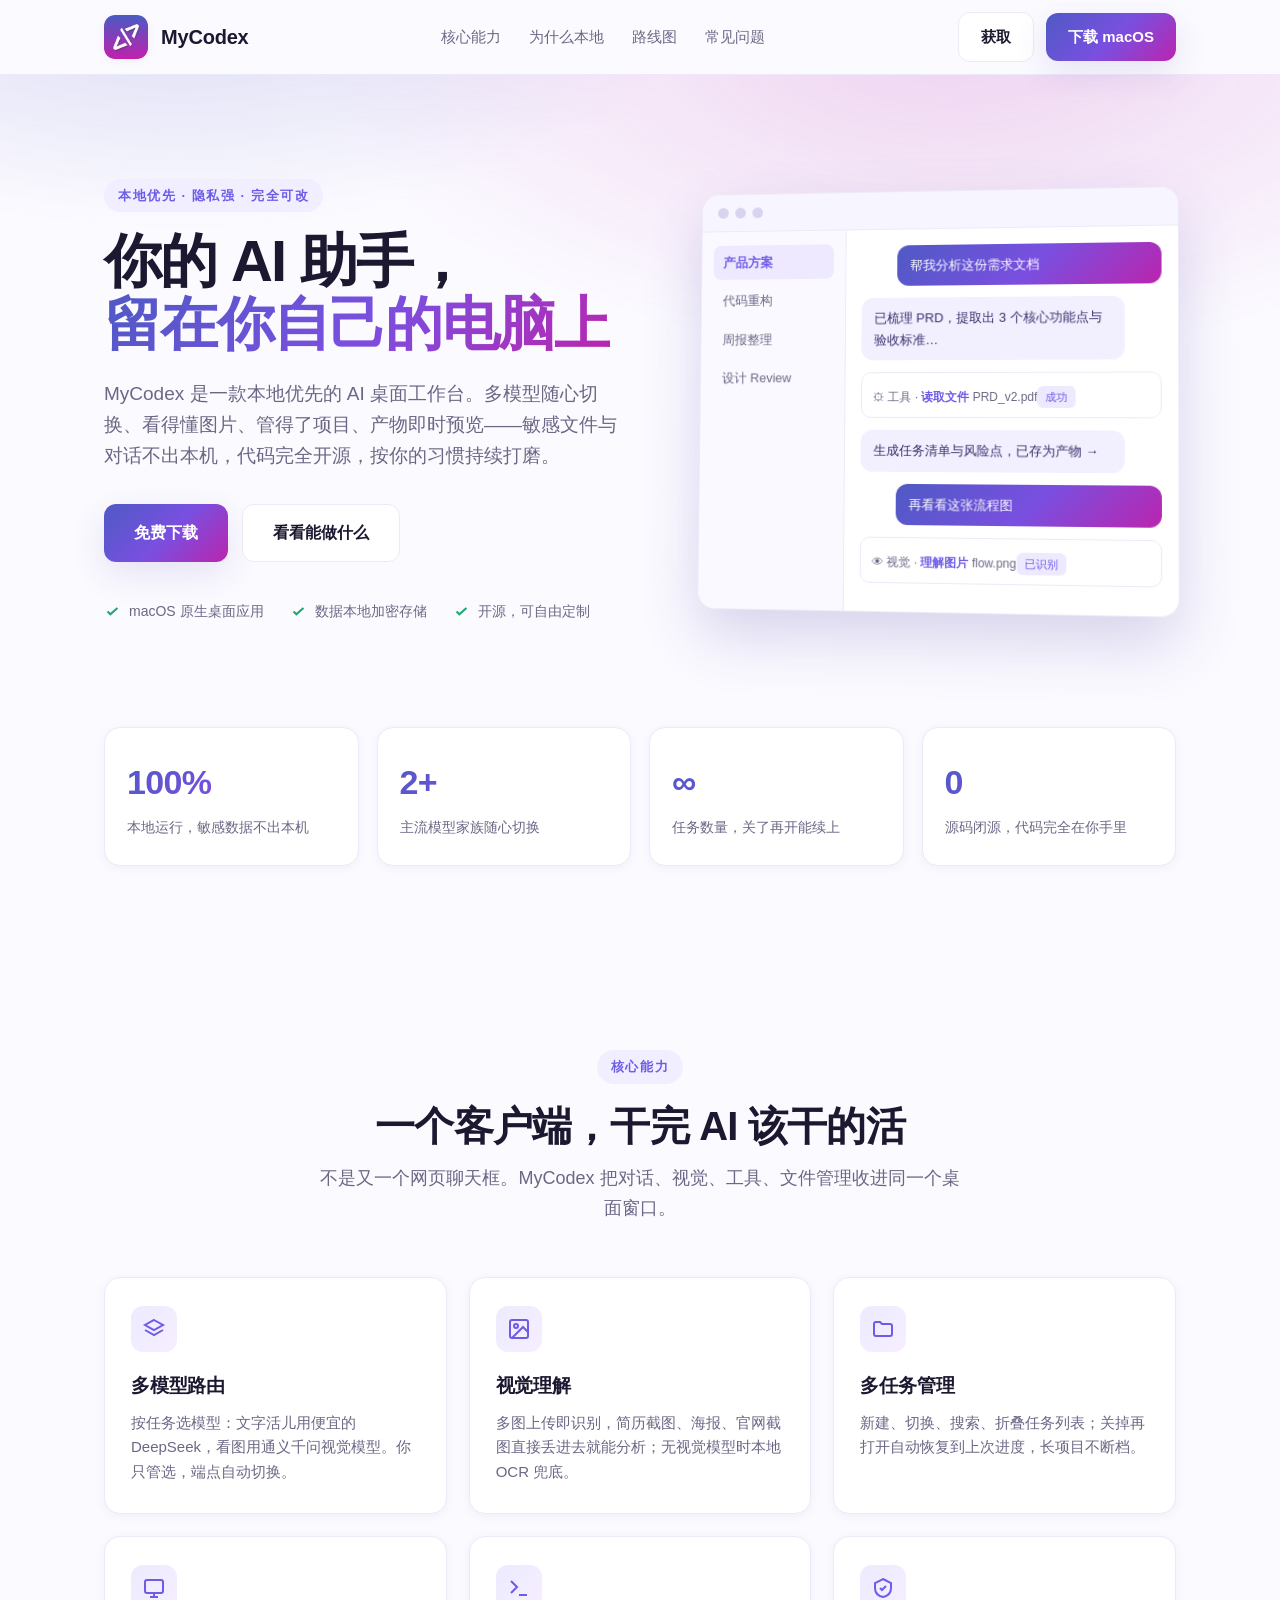
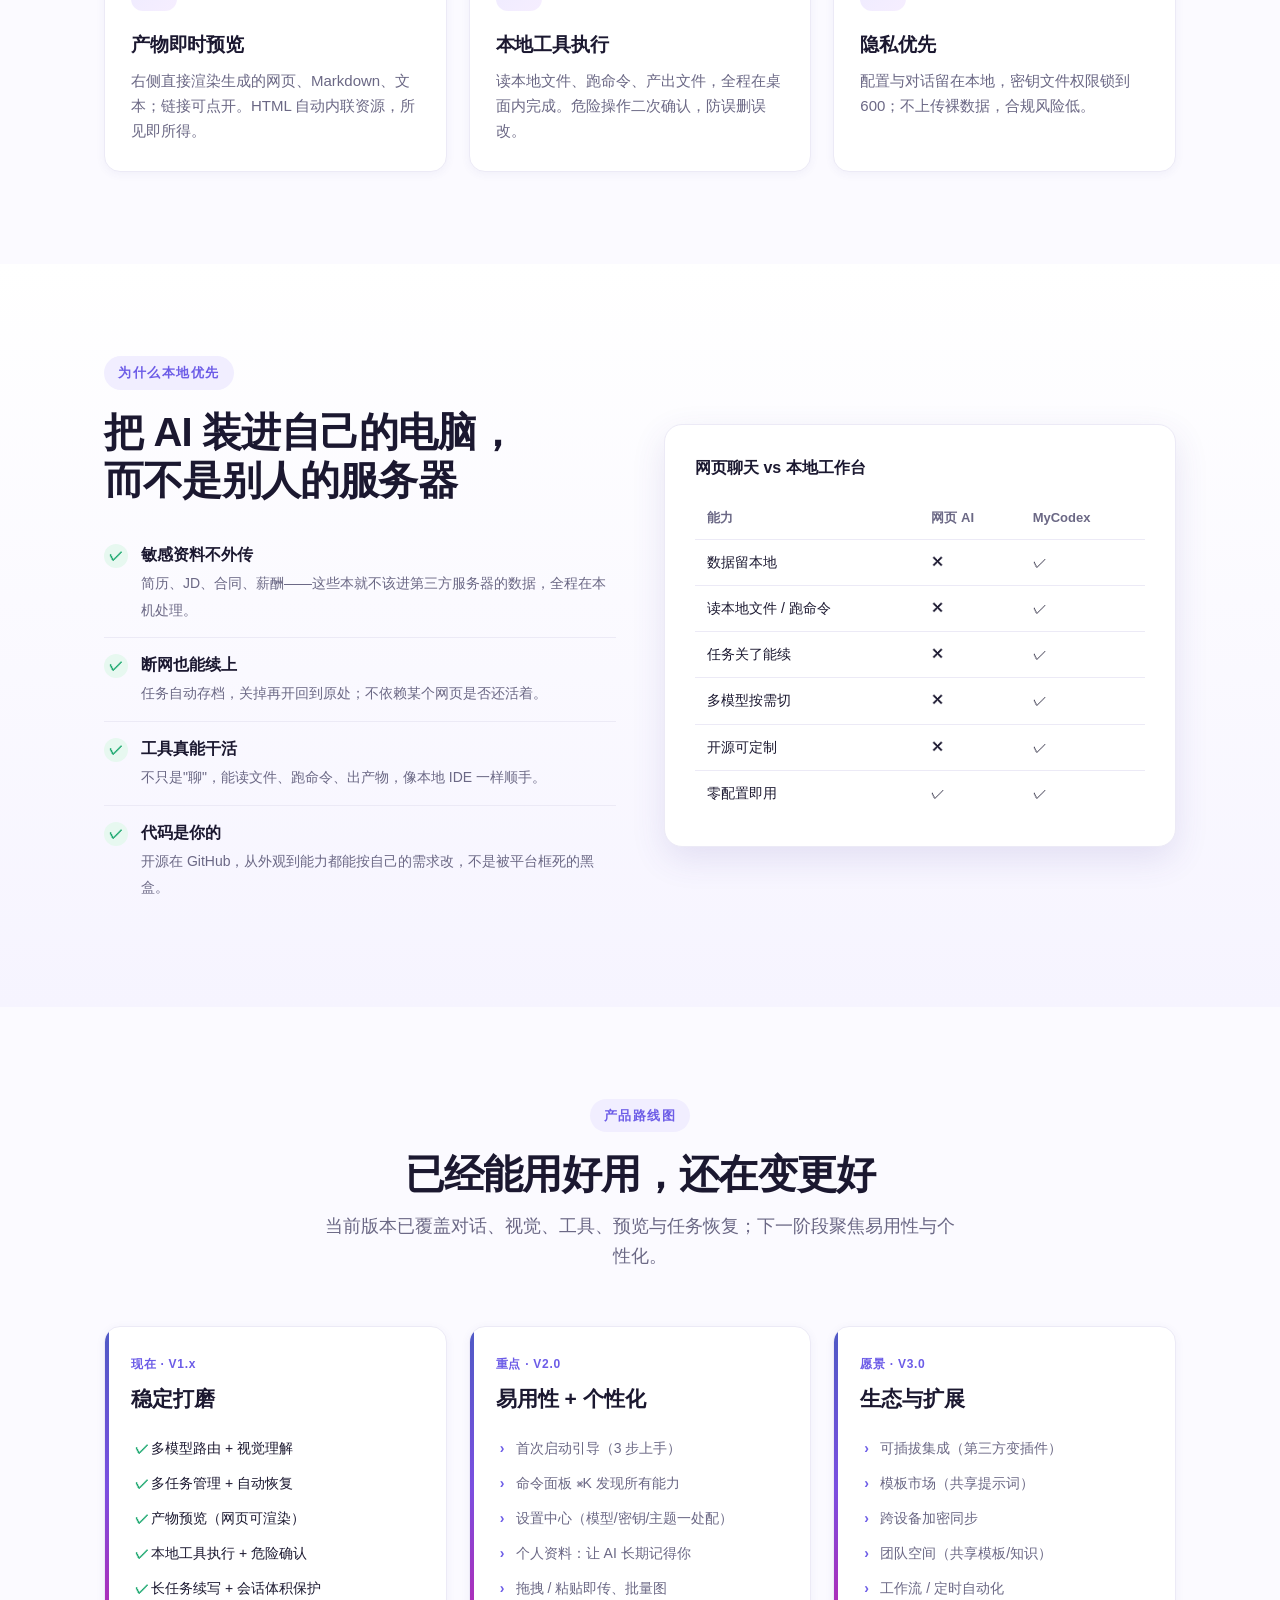
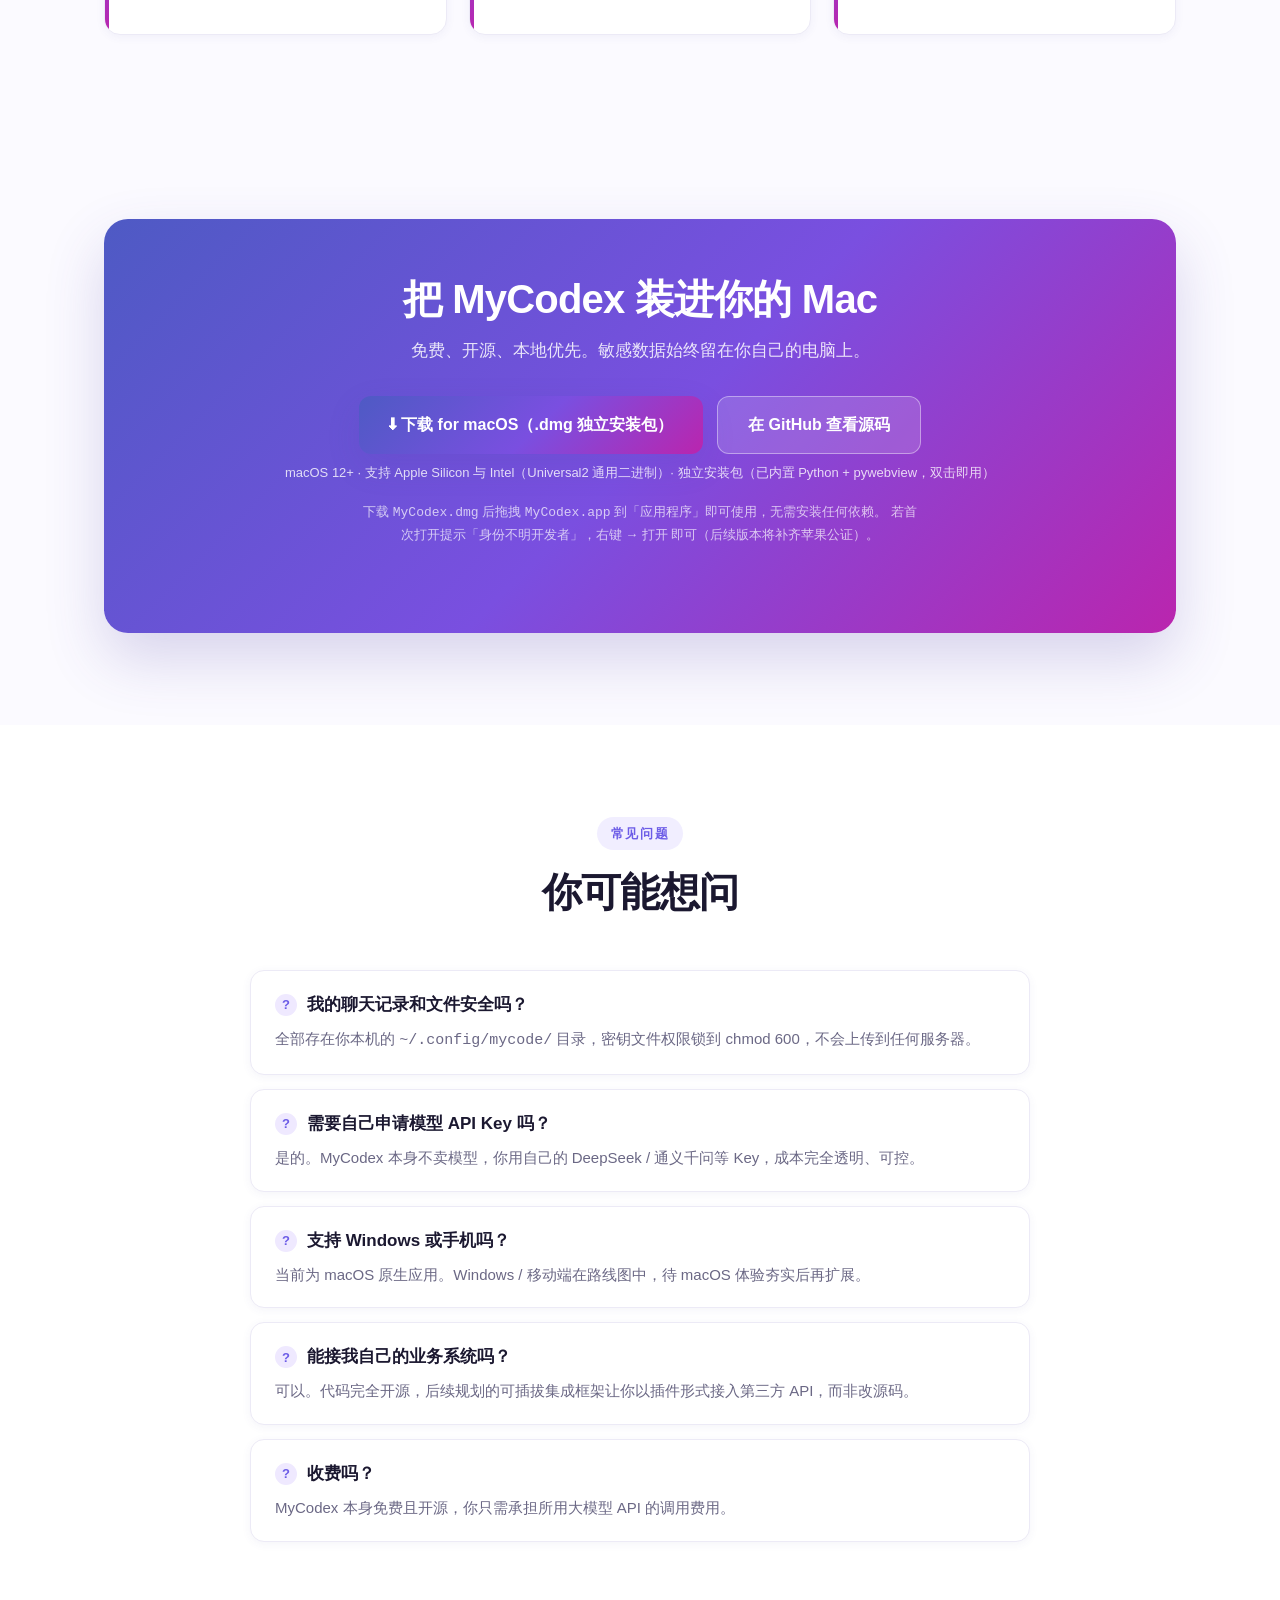
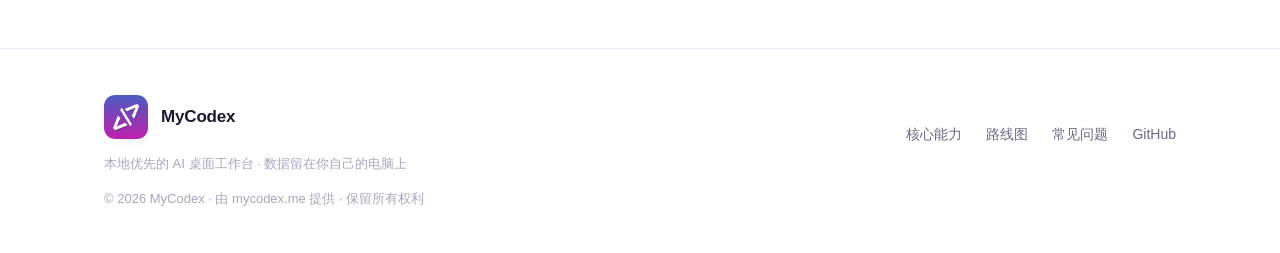
==== commit 37b7cb7c: "release: v0.1.10 - backend stability fixes + Universal2 build + site buttons -> v0.1.10" ====
--- a/site/index.html
+++ b/site/index.html
@@ -25,7 +25,7 @@
     </nav>
     <div class="nav-cta">
       <a class="btn btn-ghost" href="#download">获取</a>
-      <a class="btn btn-primary" href="https://github.com/liebangbang/MyCodex/releases/download/v0.1.7/MyCodex.dmg" target="_blank" rel="noopener">下载 macOS</a>
+      <a class="btn btn-primary" href="https://github.com/liebangbang/MyCodex/releases/download/v0.1.10/MyCodex.dmg" target="_blank" rel="noopener">下载 macOS</a>
     </div>
   </div>
 </header>
@@ -38,7 +38,7 @@
       <h1>你的 AI 助手，<br><span class="grad">留在你自己的电脑上</span></h1>
       <p class="lead">MyCodex 是一款本地优先的 AI 桌面工作台。多模型随心切换、看得懂图片、管得了项目、产物即时预览——敏感文件与对话不出本机，代码完全开源，按你的习惯持续打磨。</p>
       <div class="hero-cta">
-        <a class="btn btn-primary btn-lg" href="https://github.com/liebangbang/MyCodex/releases/download/v0.1.7/MyCodex.dmg" target="_blank" rel="noopener">免费下载</a>
+        <a class="btn btn-primary btn-lg" href="https://github.com/liebangbang/MyCodex/releases/download/v0.1.10/MyCodex.dmg" target="_blank" rel="noopener">免费下载</a>
         <a class="btn btn-ghost btn-lg" href="#features">看看能做什么</a>
       </div>
       <div class="trust">
@@ -207,11 +207,11 @@
       <h2>把 MyCodex 装进你的 Mac</h2>
       <p>免费、开源、本地优先。敏感数据始终留在你自己的电脑上。</p>
       <div class="hero-cta" style="justify-content:center">
-        <a class="btn btn-primary btn-lg" href="https://github.com/liebangbang/MyCodex/releases/download/v0.1.7/MyCodex.dmg" target="_blank" rel="noopener">⬇ 下载 for macOS（.dmg 独立安装包）</a>
+        <a class="btn btn-primary btn-lg" href="https://github.com/liebangbang/MyCodex/releases/download/v0.1.10/MyCodex.dmg" target="_blank" rel="noopener">⬇ 下载 for macOS（.dmg 独立安装包）</a>
         <a class="btn btn-ghost btn-lg" href="https://github.com/liebangbang/MyCodex" target="_blank" rel="noopener">在 GitHub 查看源码</a>
       </div>
       <div class="dl-badges">
-        <span style="font-size:13px;color:rgba(255,255,255,.8)">macOS 12+ · 支持 Apple Silicon（Intel 版即将推出）· 独立安装包（已内置 Python + pywebview，双击即用）</span>
+        <span style="font-size:13px;color:rgba(255,255,255,.8)">macOS 12+ · 支持 Apple Silicon 与 Intel（Universal2 通用二进制）· 独立安装包（已内置 Python + pywebview，双击即用）</span>
       </div>
       <p style="margin-top:18px;font-size:13px;color:rgba(255,255,255,.7);max-width:560px;margin-left:auto;margin-right:auto;line-height:1.7">
         下载 <code>MyCodex.dmg</code> 后拖拽 <code>MyCodex.app</code> 到「应用程序」即可使用，无需安装任何依赖。
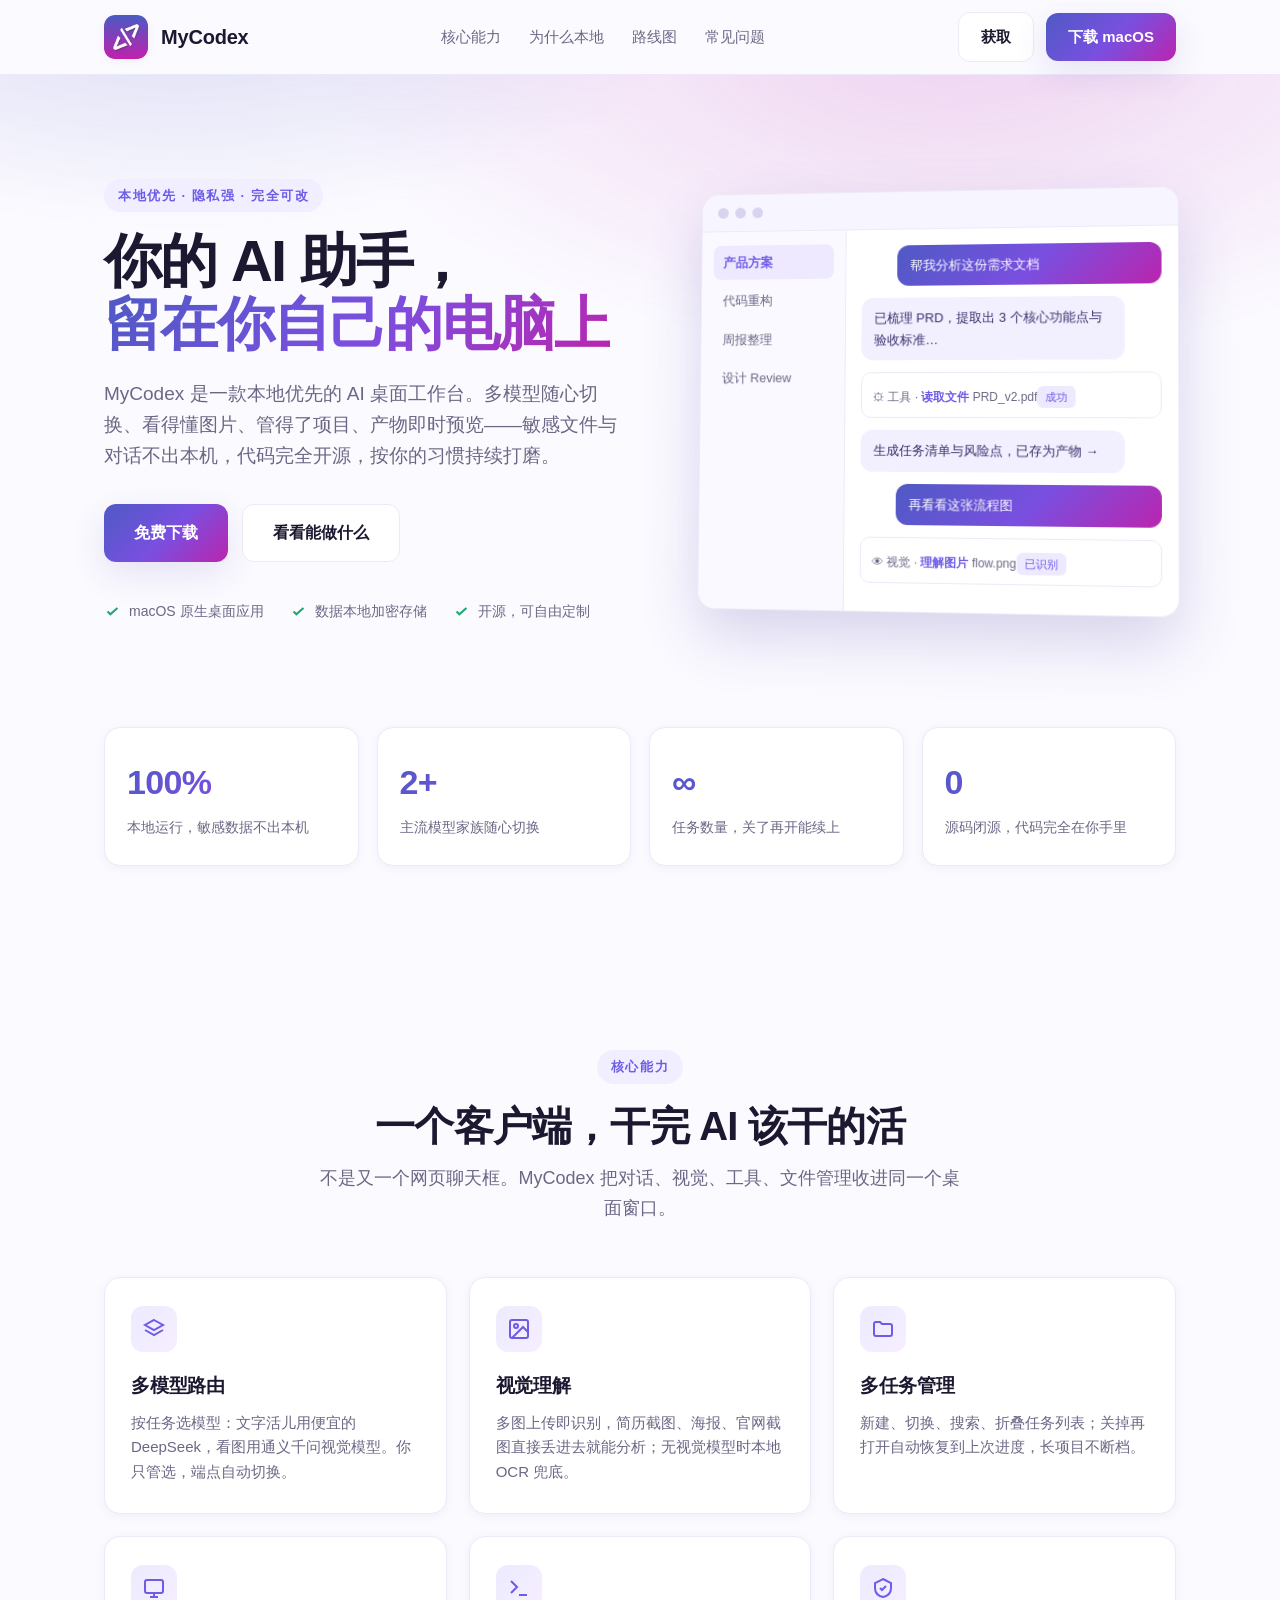
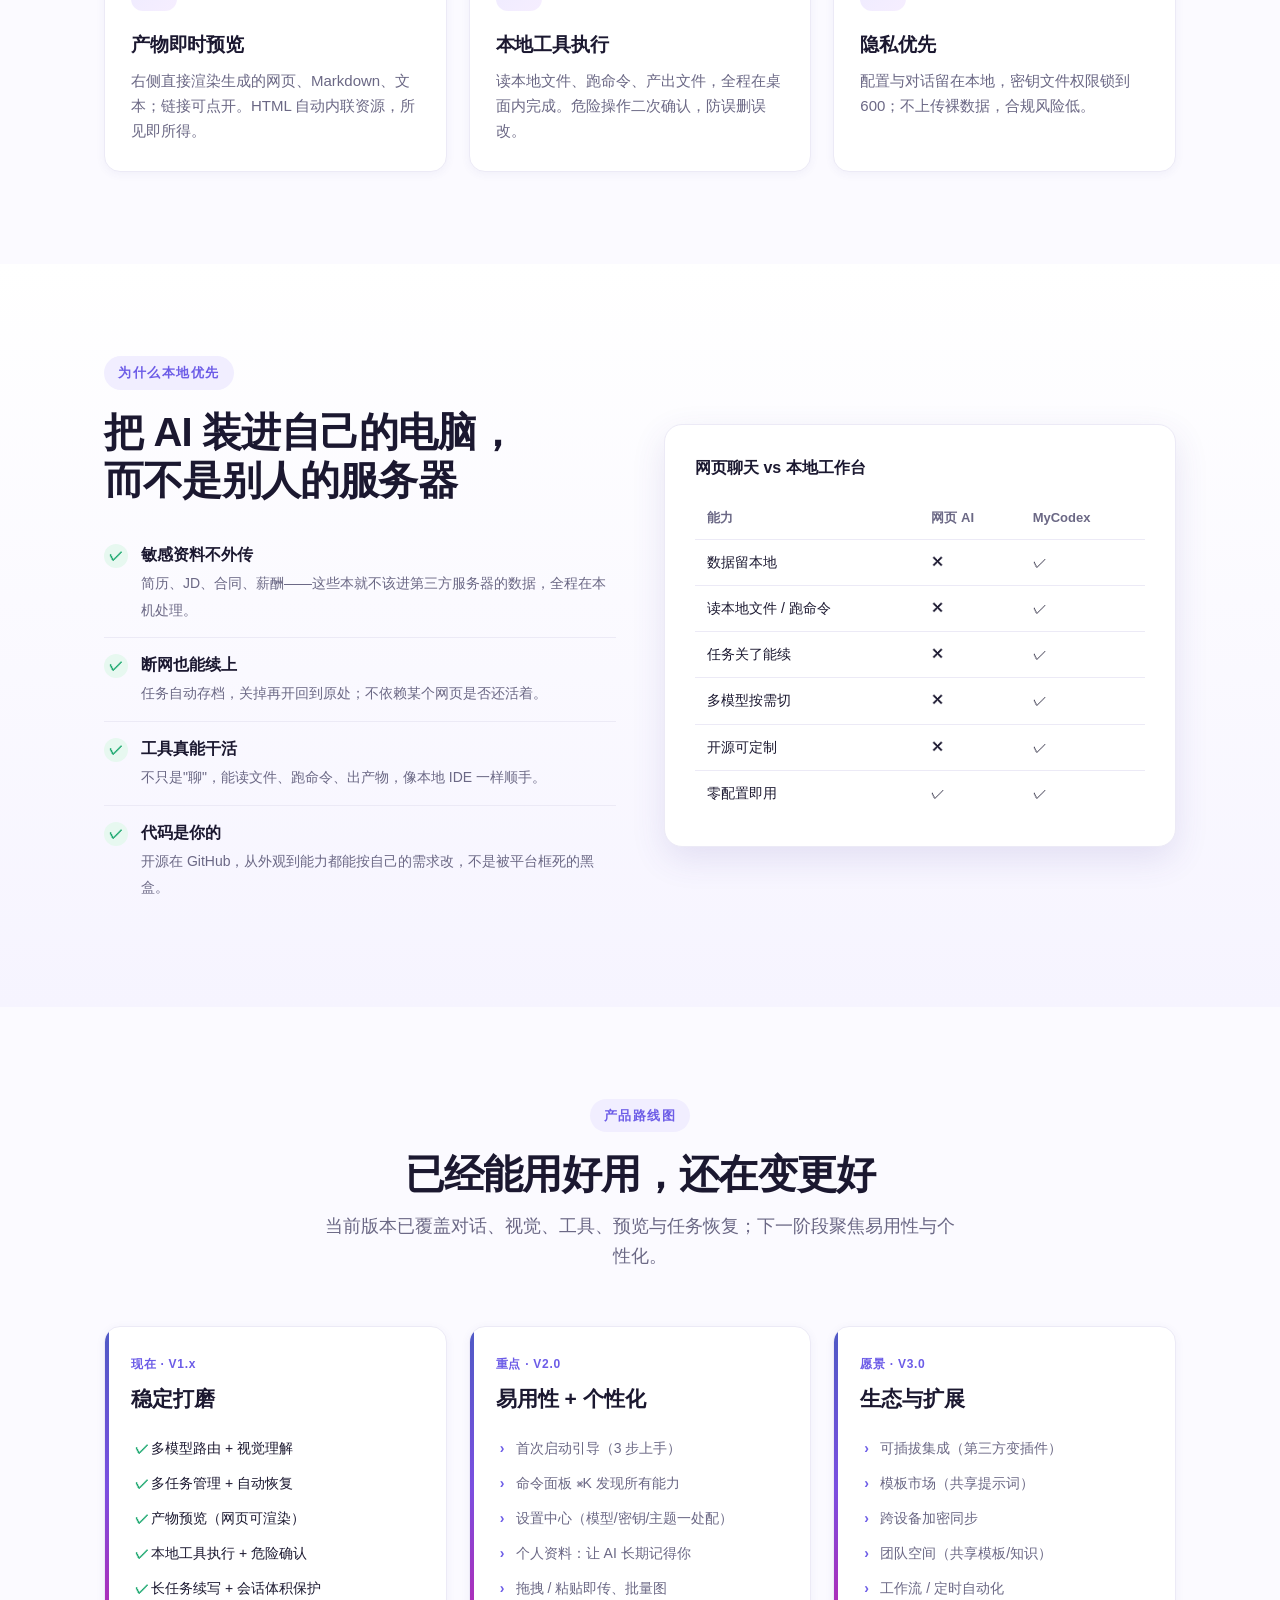
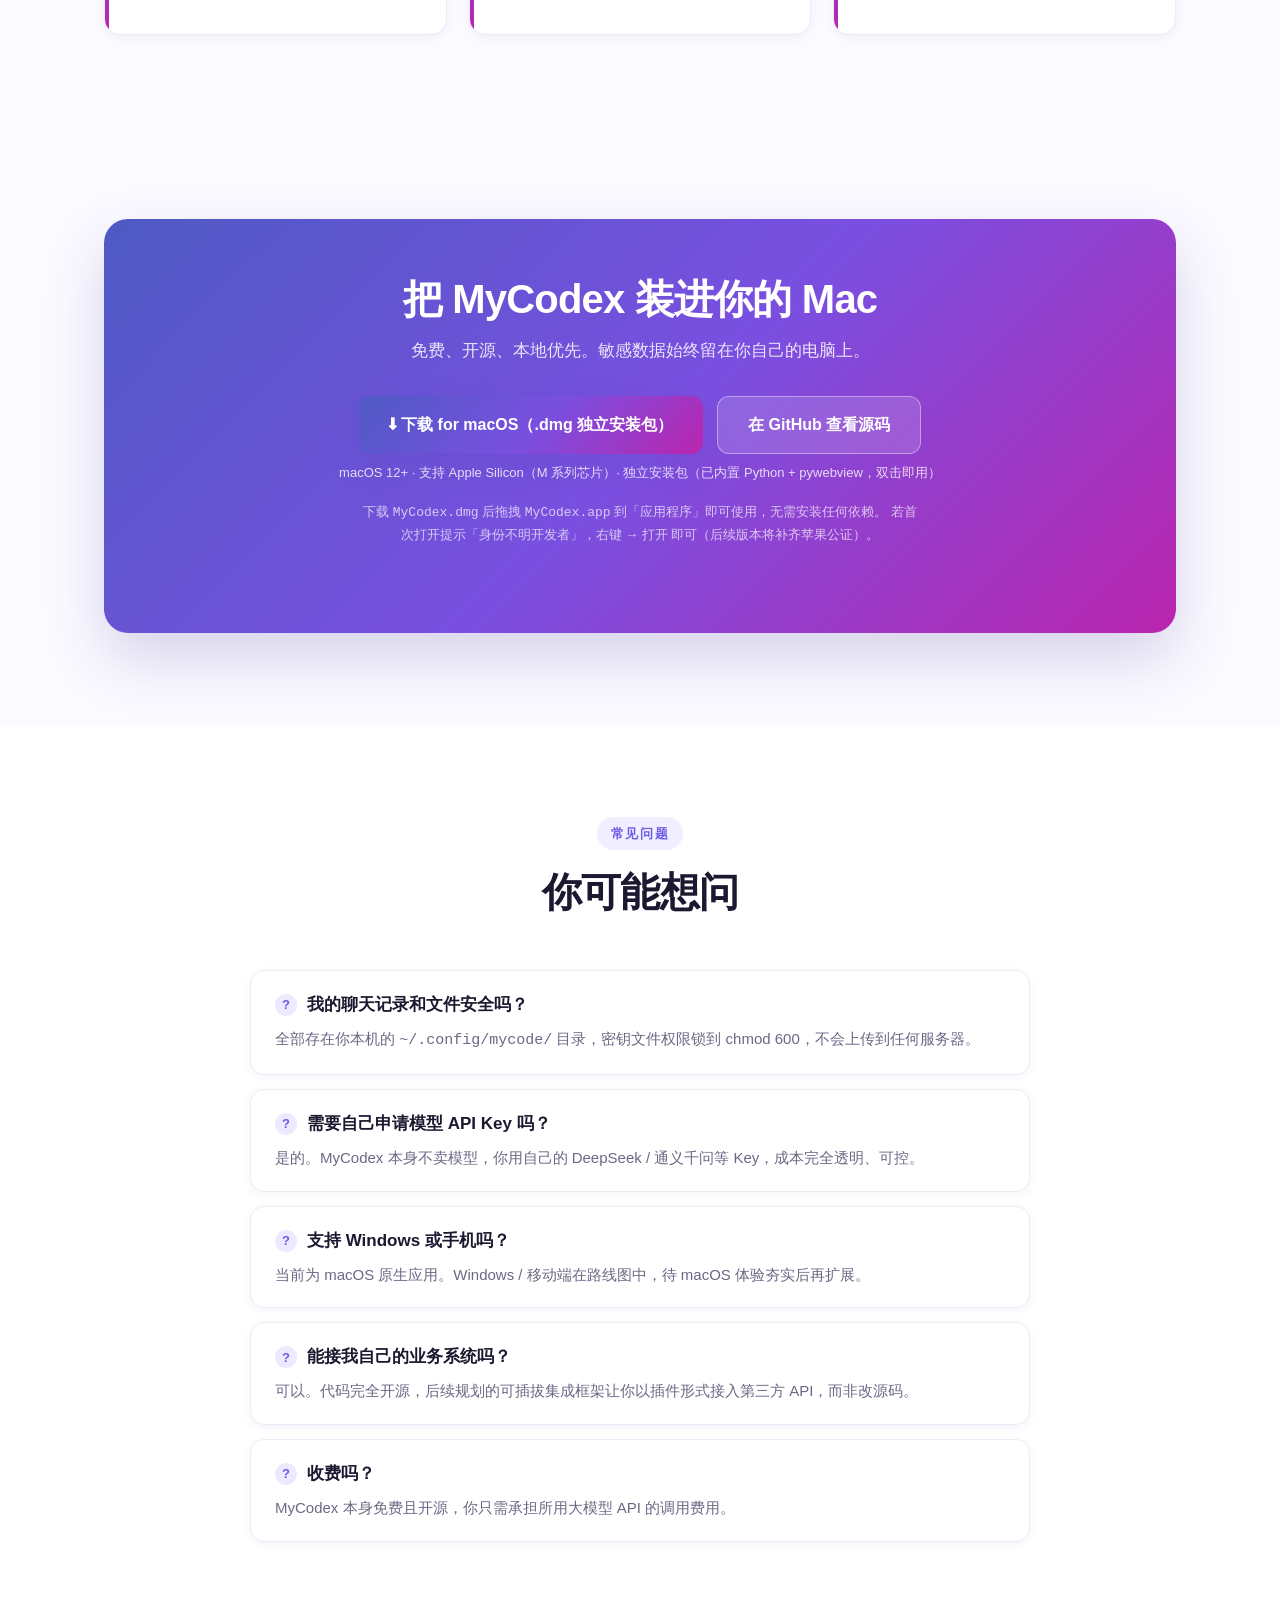
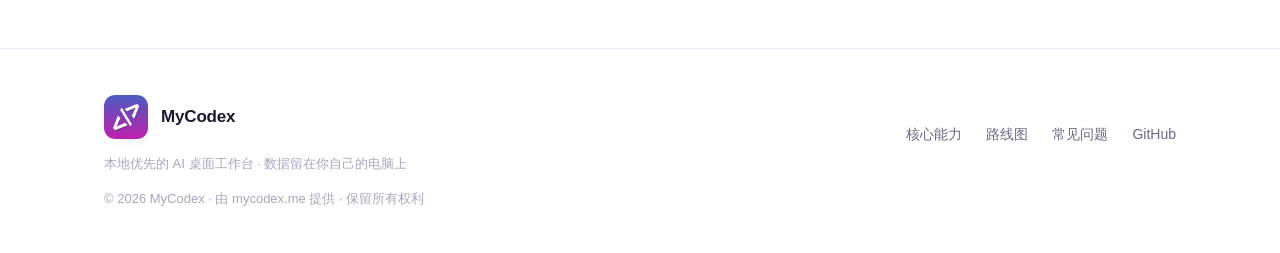
==== commit 46536d86: "fix(site): download note -> Apple Silicon only for v0.1.10 arm64 release" ====
--- a/site/index.html
+++ b/site/index.html
@@ -211,7 +211,7 @@
         <a class="btn btn-ghost btn-lg" href="https://github.com/liebangbang/MyCodex" target="_blank" rel="noopener">在 GitHub 查看源码</a>
       </div>
       <div class="dl-badges">
-        <span style="font-size:13px;color:rgba(255,255,255,.8)">macOS 12+ · 支持 Apple Silicon 与 Intel（Universal2 通用二进制）· 独立安装包（已内置 Python + pywebview，双击即用）</span>
+        <span style="font-size:13px;color:rgba(255,255,255,.8)">macOS 12+ · 支持 Apple Silicon（M 系列芯片）· 独立安装包（已内置 Python + pywebview，双击即用）</span>
       </div>
       <p style="margin-top:18px;font-size:13px;color:rgba(255,255,255,.7);max-width:560px;margin-left:auto;margin-right:auto;line-height:1.7">
         下载 <code>MyCodex.dmg</code> 后拖拽 <code>MyCodex.app</code> 到「应用程序」即可使用，无需安装任何依赖。
